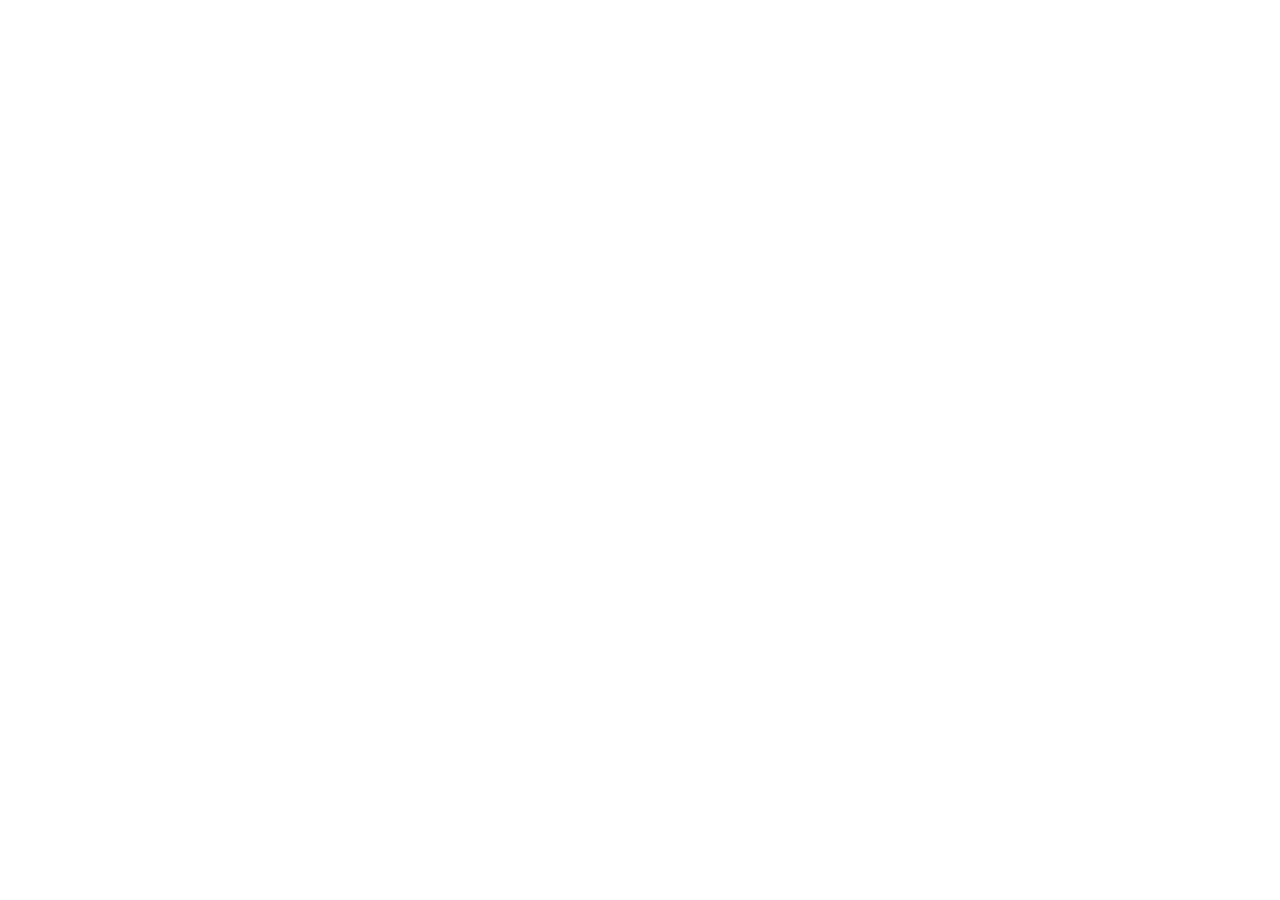
==== index.html @ 0ac22855 "Updates" ====
<!doctype html>
<html lang="en">

<head>
  <meta charset="UTF-8" />
  <link rel="icon" type="image/svg+xml" href="/appokalips-site/favicon.svg" />
  <link rel="apple-touch-icon" href="/apple-touch-icon.png" />
  <meta name="viewport" content="width=device-width, initial-scale=1.0" />
  <title>Appokalips | Creative Technology Solutions</title>
  <meta name="description"
    content="We craft innovative mobile apps, games, and digital experiences that combine cutting-edge technology with engaging user experiences." />
  <meta name="keywords"
    content="mobile apps, game development, technology, voice control games, Chicken Scream, Motorama, AI generation, video streaming" />
  <meta name="author" content="Appokalips" />
  <link rel="manifest" href="/appokalips-site/manifest.json" />

  <!-- Open Graph / Facebook -->
  <meta property="og:type" content="website" />
  <meta property="og:url" content="https://appokalips.com/" />
  <meta property="og:title" content="Appokalips | Creative Technology Solutions" />
  <meta property="og:description"
    content="We craft innovative mobile apps, games, and digital experiences that combine cutting-edge technology with engaging user experiences." />
  <meta property="og:image" content="https://appokalips.com/og-image.png" />

  <!-- Twitter -->
  <meta property="twitter:card" content="summary_large_image" />
  <meta property="twitter:url" content="https://appokalips.com/" />
  <meta property="twitter:title" content="Appokalips | Creative Technology Solutions" />
  <meta property="twitter:description"
    content="We craft innovative mobile apps, games, and digital experiences that combine cutting-edge technology with engaging user experiences." />
  <meta property="twitter:image" content="https://appokalips.com/og-image.png" />

  <!-- Theme color for browser -->
  <meta name="theme-color" content="#6d28d9" />
  <script type="module" crossorigin src="/appokalips-site/assets/index-D8aOsqZP.js"></script>
  <link rel="stylesheet" crossorigin href="/appokalips-site/assets/index-BCZXDVsN.css">
</head>

<body>
  <div id="root"></div>
</body>

</html>
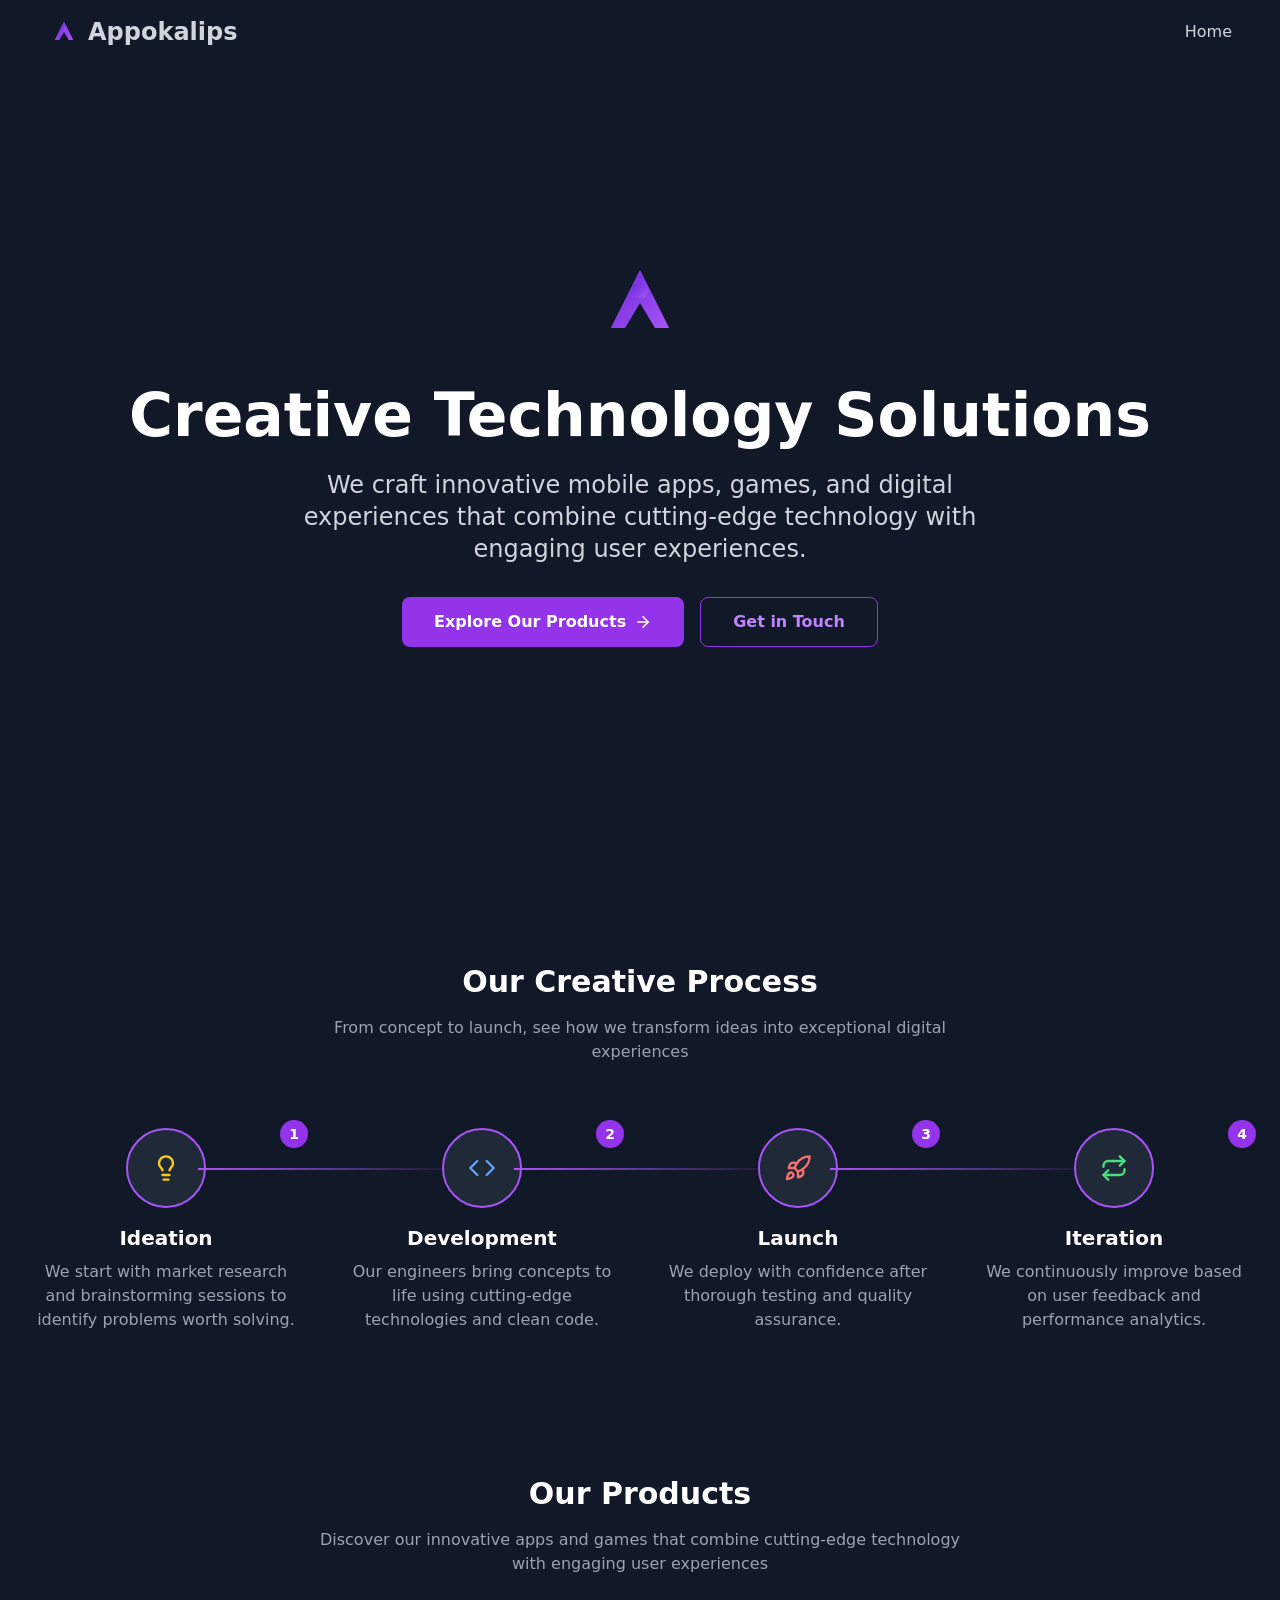
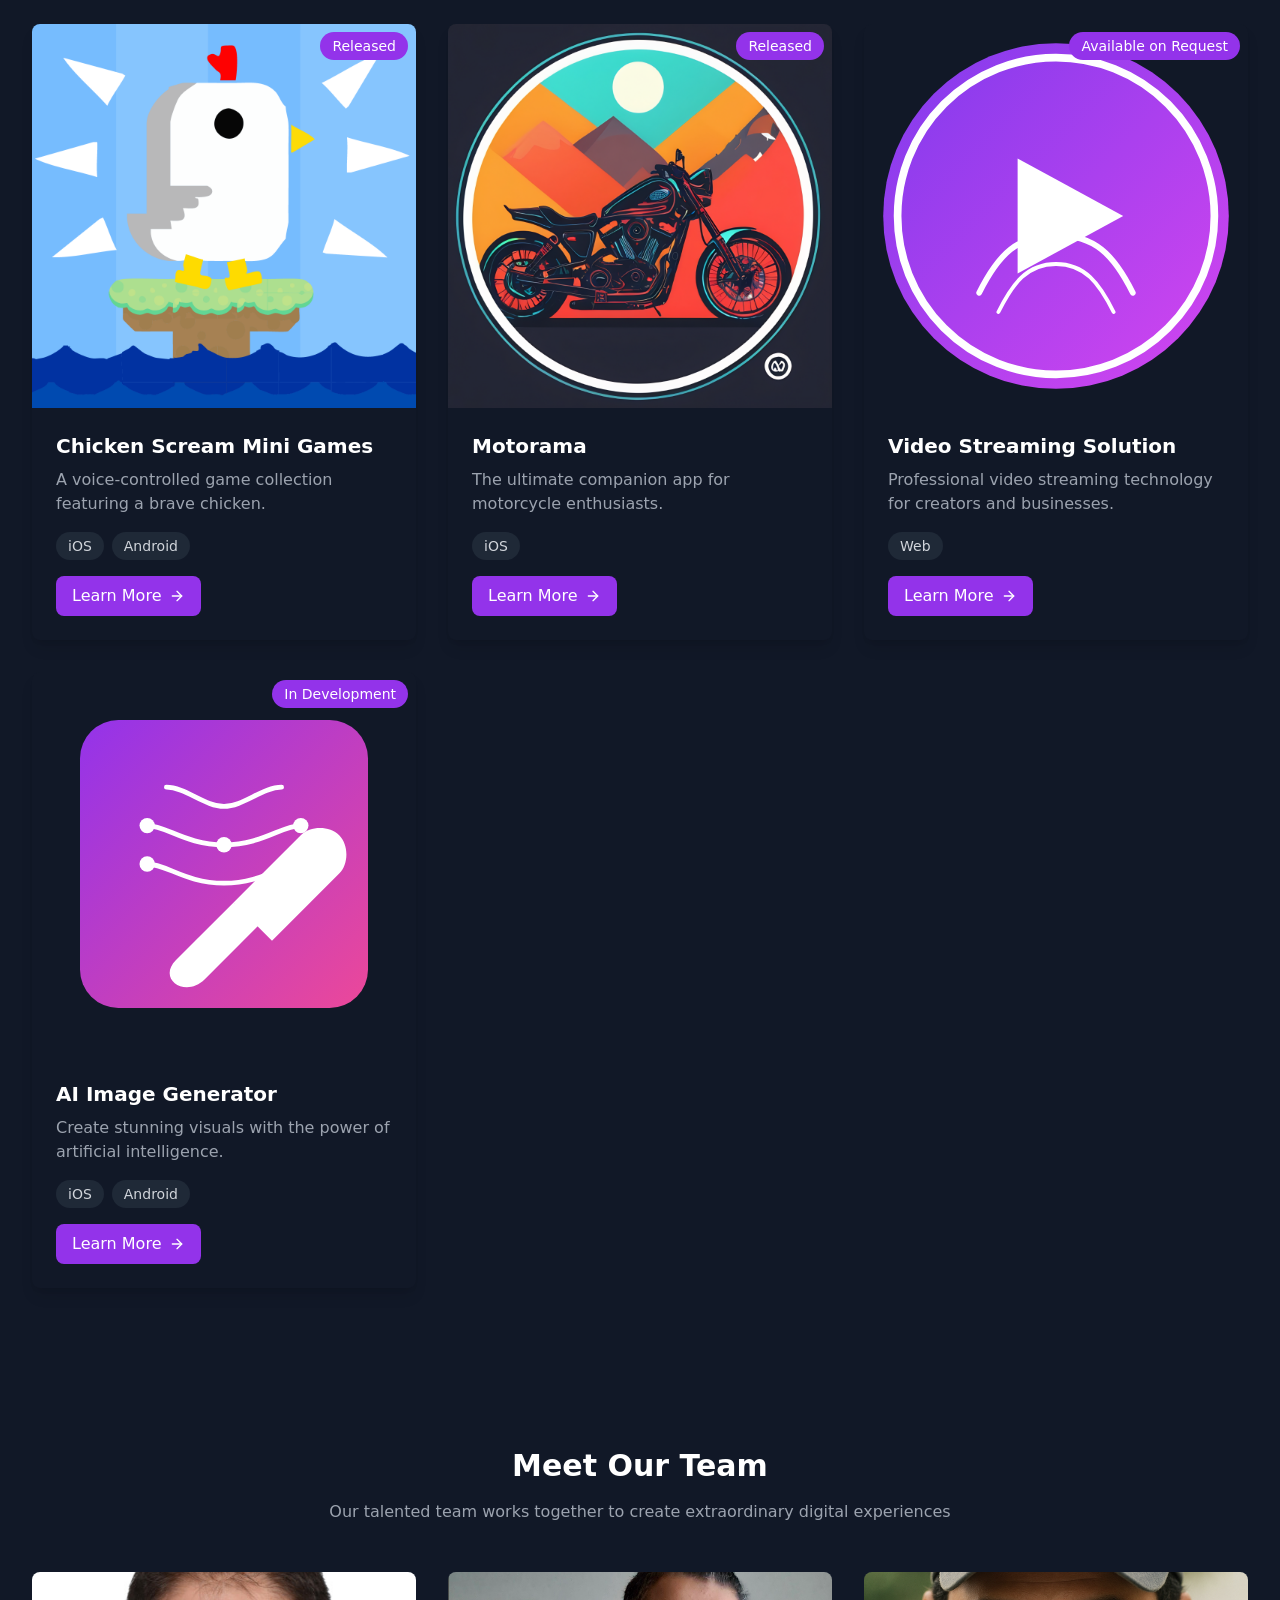
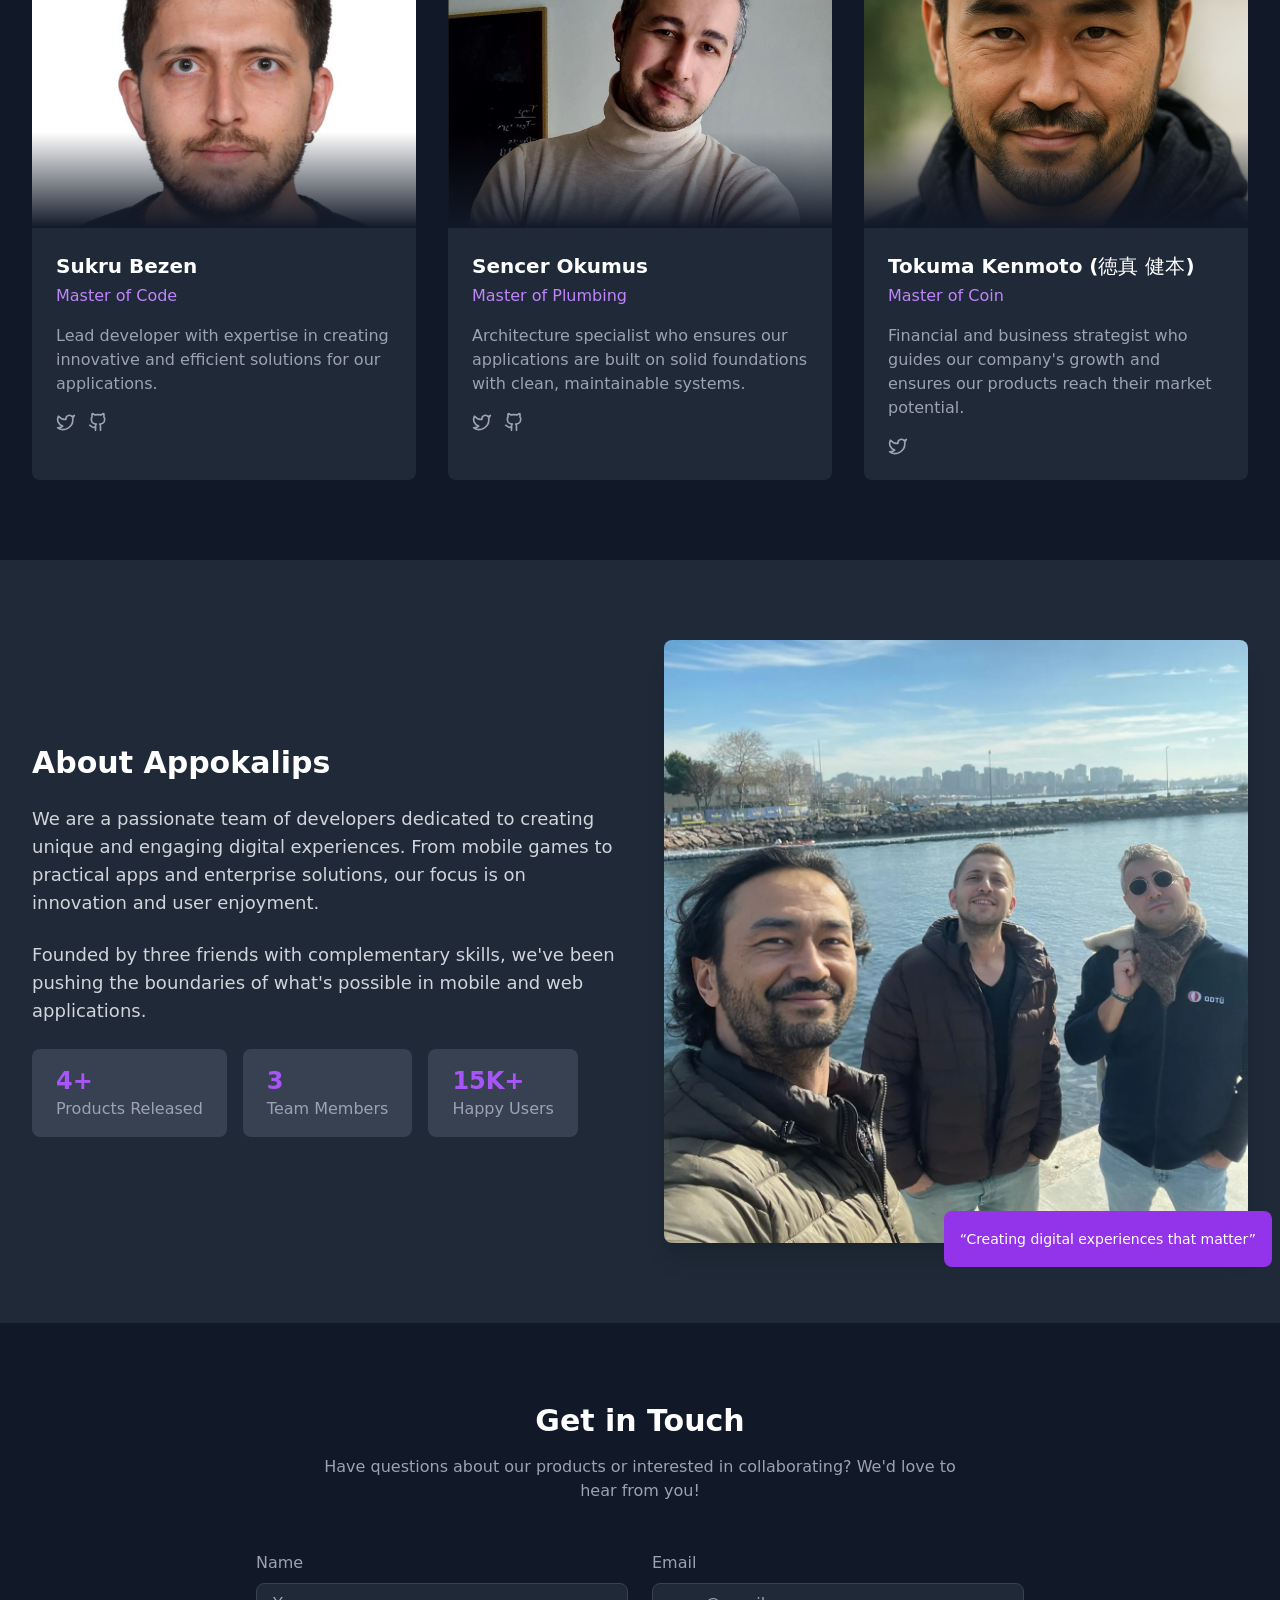
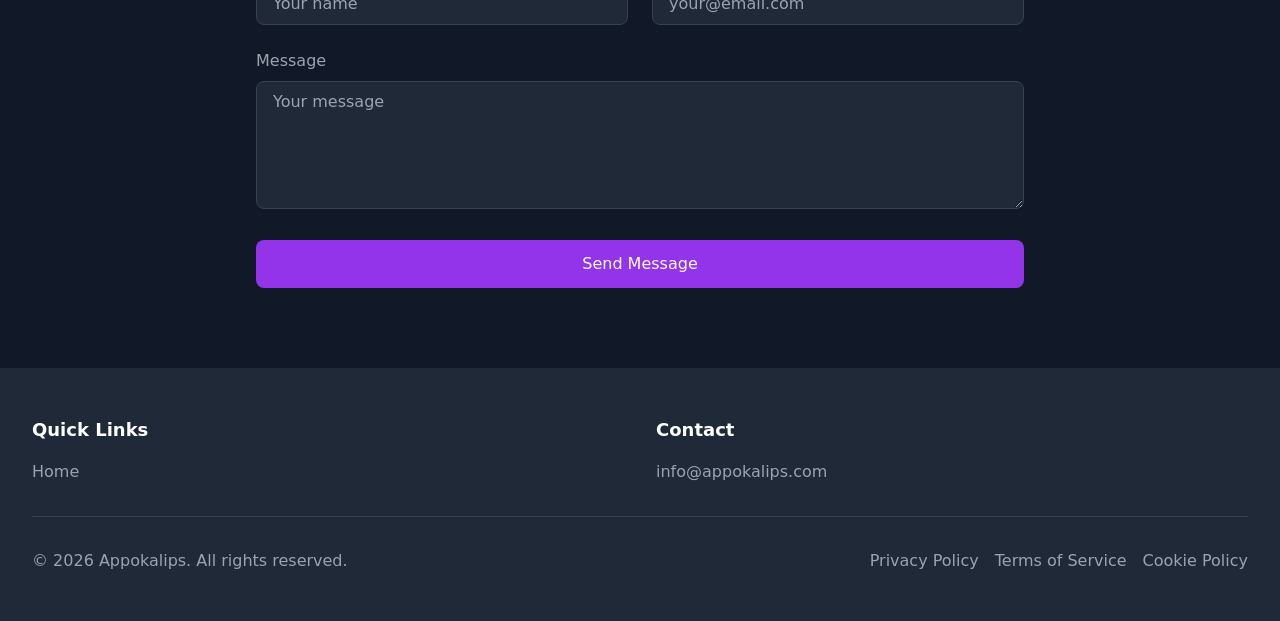
==== commit b875e917: "Updates" ====
--- a/index.html
+++ b/index.html
@@ -3,7 +3,7 @@
 
 <head>
   <meta charset="UTF-8" />
-  <link rel="icon" type="image/svg+xml" href="/appokalips-site/favicon.svg" />
+  <link rel="icon" type="image/svg+xml" href="/favicon.svg" />
   <link rel="apple-touch-icon" href="/apple-touch-icon.png" />
   <meta name="viewport" content="width=device-width, initial-scale=1.0" />
   <title>Appokalips | Creative Technology Solutions</title>
@@ -12,7 +12,7 @@
   <meta name="keywords"
     content="mobile apps, game development, technology, voice control games, Chicken Scream, Motorama, AI generation, video streaming" />
   <meta name="author" content="Appokalips" />
-  <link rel="manifest" href="/appokalips-site/manifest.json" />
+  <link rel="manifest" href="/manifest.json" />
 
   <!-- Open Graph / Facebook -->
   <meta property="og:type" content="website" />
@@ -32,8 +32,8 @@
 
   <!-- Theme color for browser -->
   <meta name="theme-color" content="#6d28d9" />
-  <script type="module" crossorigin src="/appokalips-site/assets/index-D8aOsqZP.js"></script>
-  <link rel="stylesheet" crossorigin href="/appokalips-site/assets/index-BCZXDVsN.css">
+  <script type="module" crossorigin src="/assets/index-BKUI02Zv.js"></script>
+  <link rel="stylesheet" crossorigin href="/assets/index-BCZXDVsN.css">
 </head>
 
 <body>
--- a/assets/index-BCZXDVsN.css
+++ b/assets/index-BCZXDVsN.css
@@ -0,0 +1 @@
+*,:before,:after{--tw-border-spacing-x: 0;--tw-border-spacing-y: 0;--tw-translate-x: 0;--tw-translate-y: 0;--tw-rotate: 0;--tw-skew-x: 0;--tw-skew-y: 0;--tw-scale-x: 1;--tw-scale-y: 1;--tw-pan-x: ;--tw-pan-y: ;--tw-pinch-zoom: ;--tw-scroll-snap-strictness: proximity;--tw-gradient-from-position: ;--tw-gradient-via-position: ;--tw-gradient-to-position: ;--tw-ordinal: ;--tw-slashed-zero: ;--tw-numeric-figure: ;--tw-numeric-spacing: ;--tw-numeric-fraction: ;--tw-ring-inset: ;--tw-ring-offset-width: 0px;--tw-ring-offset-color: #fff;--tw-ring-color: rgb(59 130 246 / .5);--tw-ring-offset-shadow: 0 0 #0000;--tw-ring-shadow: 0 0 #0000;--tw-shadow: 0 0 #0000;--tw-shadow-colored: 0 0 #0000;--tw-blur: ;--tw-brightness: ;--tw-contrast: ;--tw-grayscale: ;--tw-hue-rotate: ;--tw-invert: ;--tw-saturate: ;--tw-sepia: ;--tw-drop-shadow: ;--tw-backdrop-blur: ;--tw-backdrop-brightness: ;--tw-backdrop-contrast: ;--tw-backdrop-grayscale: ;--tw-backdrop-hue-rotate: ;--tw-backdrop-invert: ;--tw-backdrop-opacity: ;--tw-backdrop-saturate: ;--tw-backdrop-sepia: ;--tw-contain-size: ;--tw-contain-layout: ;--tw-contain-paint: ;--tw-contain-style: }::backdrop{--tw-border-spacing-x: 0;--tw-border-spacing-y: 0;--tw-translate-x: 0;--tw-translate-y: 0;--tw-rotate: 0;--tw-skew-x: 0;--tw-skew-y: 0;--tw-scale-x: 1;--tw-scale-y: 1;--tw-pan-x: ;--tw-pan-y: ;--tw-pinch-zoom: ;--tw-scroll-snap-strictness: proximity;--tw-gradient-from-position: ;--tw-gradient-via-position: ;--tw-gradient-to-position: ;--tw-ordinal: ;--tw-slashed-zero: ;--tw-numeric-figure: ;--tw-numeric-spacing: ;--tw-numeric-fraction: ;--tw-ring-inset: ;--tw-ring-offset-width: 0px;--tw-ring-offset-color: #fff;--tw-ring-color: rgb(59 130 246 / .5);--tw-ring-offset-shadow: 0 0 #0000;--tw-ring-shadow: 0 0 #0000;--tw-shadow: 0 0 #0000;--tw-shadow-colored: 0 0 #0000;--tw-blur: ;--tw-brightness: ;--tw-contrast: ;--tw-grayscale: ;--tw-hue-rotate: ;--tw-invert: ;--tw-saturate: ;--tw-sepia: ;--tw-drop-shadow: ;--tw-backdrop-blur: ;--tw-backdrop-brightness: ;--tw-backdrop-contrast: ;--tw-backdrop-grayscale: ;--tw-backdrop-hue-rotate: ;--tw-backdrop-invert: ;--tw-backdrop-opacity: ;--tw-backdrop-saturate: ;--tw-backdrop-sepia: ;--tw-contain-size: ;--tw-contain-layout: ;--tw-contain-paint: ;--tw-contain-style: }*,:before,:after{box-sizing:border-box;border-width:0;border-style:solid;border-color:#e5e7eb}:before,:after{--tw-content: ""}html,:host{line-height:1.5;-webkit-text-size-adjust:100%;-moz-tab-size:4;-o-tab-size:4;tab-size:4;font-family:ui-sans-serif,system-ui,sans-serif,"Apple Color Emoji","Segoe UI Emoji",Segoe UI Symbol,"Noto Color Emoji";font-feature-settings:normal;font-variation-settings:normal;-webkit-tap-highlight-color:transparent}body{margin:0;line-height:inherit}hr{height:0;color:inherit;border-top-width:1px}abbr:where([title]){-webkit-text-decoration:underline dotted;text-decoration:underline dotted}h1,h2,h3,h4,h5,h6{font-size:inherit;font-weight:inherit}a{color:inherit;text-decoration:inherit}b,strong{font-weight:bolder}code,kbd,samp,pre{font-family:ui-monospace,SFMono-Regular,Menlo,Monaco,Consolas,Liberation Mono,Courier New,monospace;font-feature-settings:normal;font-variation-settings:normal;font-size:1em}small{font-size:80%}sub,sup{font-size:75%;line-height:0;position:relative;vertical-align:baseline}sub{bottom:-.25em}sup{top:-.5em}table{text-indent:0;border-color:inherit;border-collapse:collapse}button,input,optgroup,select,textarea{font-family:inherit;font-feature-settings:inherit;font-variation-settings:inherit;font-size:100%;font-weight:inherit;line-height:inherit;letter-spacing:inherit;color:inherit;margin:0;padding:0}button,select{text-transform:none}button,input:where([type=button]),input:where([type=reset]),input:where([type=submit]){-webkit-appearance:button;background-color:transparent;background-image:none}:-moz-focusring{outline:auto}:-moz-ui-invalid{box-shadow:none}progress{vertical-align:baseline}::-webkit-inner-spin-button,::-webkit-outer-spin-button{height:auto}[type=search]{-webkit-appearance:textfield;outline-offset:-2px}::-webkit-search-decoration{-webkit-appearance:none}::-webkit-file-upload-button{-webkit-appearance:button;font:inherit}summary{display:list-item}blockquote,dl,dd,h1,h2,h3,h4,h5,h6,hr,figure,p,pre{margin:0}fieldset{margin:0;padding:0}legend{padding:0}ol,ul,menu{list-style:none;margin:0;padding:0}dialog{padding:0}textarea{resize:vertical}input::-moz-placeholder,textarea::-moz-placeholder{opacity:1;color:#9ca3af}input::placeholder,textarea::placeholder{opacity:1;color:#9ca3af}button,[role=button]{cursor:pointer}:disabled{cursor:default}img,svg,video,canvas,audio,iframe,embed,object{display:block;vertical-align:middle}img,video{max-width:100%;height:auto}[hidden]:where(:not([hidden=until-found])){display:none}.invisible{visibility:hidden}.fixed{position:fixed}.absolute{position:absolute}.relative{position:relative}.inset-0{top:0;right:0;bottom:0;left:0}.-bottom-6{bottom:-1.5rem}.-right-2{right:-.5rem}.-right-6{right:-1.5rem}.-top-2{top:-.5rem}.bottom-0{bottom:0}.bottom-\[10\%\]{bottom:10%}.bottom-\[20\%\]{bottom:20%}.bottom-full{bottom:100%}.left-0{left:0}.left-1\/2{left:50%}.left-\[15\%\]{left:15%}.left-\[30\%\]{left:30%}.left-\[calc\(50\%\+2rem\)\]{left:calc(50% + 2rem)}.right-0{right:0}.right-2{right:.5rem}.right-\[10\%\]{right:10%}.right-\[35\%\]{right:35%}.top-10{top:2.5rem}.top-2{top:.5rem}.top-\[10\%\]{top:10%}.top-\[40\%\]{top:40%}.z-0{z-index:0}.z-10{z-index:10}.z-50{z-index:50}.mx-auto{margin-left:auto;margin-right:auto}.mb-1{margin-bottom:.25rem}.mb-12{margin-bottom:3rem}.mb-16{margin-bottom:4rem}.mb-2{margin-bottom:.5rem}.mb-3{margin-bottom:.75rem}.mb-4{margin-bottom:1rem}.mb-6{margin-bottom:1.5rem}.mb-8{margin-bottom:2rem}.ml-2{margin-left:.5rem}.mr-2{margin-right:.5rem}.mt-1{margin-top:.25rem}.mt-12{margin-top:3rem}.mt-4{margin-top:1rem}.mt-8{margin-top:2rem}.block{display:block}.flex{display:flex}.grid{display:grid}.hidden{display:none}.h-0\.5{height:.125rem}.h-16{height:4rem}.h-20{height:5rem}.h-24{height:6rem}.h-32{height:8rem}.h-64{height:16rem}.h-7{height:1.75rem}.h-\[60vh\]{height:60vh}.h-full{height:100%}.min-h-\[400px\]{min-height:400px}.min-h-screen{min-height:100vh}.w-20{width:5rem}.w-7{width:1.75rem}.w-fit{width:-moz-fit-content;width:fit-content}.w-full{width:100%}.max-w-2xl{max-width:42rem}.max-w-3xl{max-width:48rem}.max-w-4xl{max-width:56rem}.max-w-5xl{max-width:64rem}.max-w-7xl{max-width:80rem}.max-w-none{max-width:none}.max-w-xs{max-width:20rem}.flex-shrink-0{flex-shrink:0}.-translate-x-1\/2{--tw-translate-x: -50%;transform:translate(var(--tw-translate-x),var(--tw-translate-y)) rotate(var(--tw-rotate)) skew(var(--tw-skew-x)) skewY(var(--tw-skew-y)) scaleX(var(--tw-scale-x)) scaleY(var(--tw-scale-y))}.transform{transform:translate(var(--tw-translate-x),var(--tw-translate-y)) rotate(var(--tw-rotate)) skew(var(--tw-skew-x)) skewY(var(--tw-skew-y)) scaleX(var(--tw-scale-x)) scaleY(var(--tw-scale-y))}.animate-float-medium{animation:float 15s ease-in-out infinite}@keyframes float{0%,to{transform:translateY(0)}50%{transform:translateY(-20px)}}.animate-float-slow{animation:float 20s ease-in-out infinite}@keyframes floatReverse{0%,to{transform:translateY(0)}50%{transform:translateY(20px)}}.animate-float-slow-reverse{animation:floatReverse 25s ease-in-out infinite}@keyframes pulse{50%{opacity:.5}}.animate-pulse-slow{animation:pulse 3s cubic-bezier(.4,0,.6,1) infinite}@keyframes spin{to{transform:rotate(360deg)}}.animate-spin-very-slow{animation:spin 30s linear infinite}.cursor-not-allowed{cursor:not-allowed}.list-disc{list-style-type:disc}.grid-cols-1{grid-template-columns:repeat(1,minmax(0,1fr))}.flex-col{flex-direction:column}.flex-wrap{flex-wrap:wrap}.items-start{align-items:flex-start}.items-center{align-items:center}.justify-center{justify-content:center}.justify-between{justify-content:space-between}.gap-12{gap:3rem}.gap-2{gap:.5rem}.gap-4{gap:1rem}.gap-6{gap:1.5rem}.gap-8{gap:2rem}.space-x-2>:not([hidden])~:not([hidden]){--tw-space-x-reverse: 0;margin-right:calc(.5rem * var(--tw-space-x-reverse));margin-left:calc(.5rem * calc(1 - var(--tw-space-x-reverse)))}.space-x-3>:not([hidden])~:not([hidden]){--tw-space-x-reverse: 0;margin-right:calc(.75rem * var(--tw-space-x-reverse));margin-left:calc(.75rem * calc(1 - var(--tw-space-x-reverse)))}.space-x-4>:not([hidden])~:not([hidden]){--tw-space-x-reverse: 0;margin-right:calc(1rem * var(--tw-space-x-reverse));margin-left:calc(1rem * calc(1 - var(--tw-space-x-reverse)))}.space-y-1>:not([hidden])~:not([hidden]){--tw-space-y-reverse: 0;margin-top:calc(.25rem * calc(1 - var(--tw-space-y-reverse)));margin-bottom:calc(.25rem * var(--tw-space-y-reverse))}.space-y-2>:not([hidden])~:not([hidden]){--tw-space-y-reverse: 0;margin-top:calc(.5rem * calc(1 - var(--tw-space-y-reverse)));margin-bottom:calc(.5rem * var(--tw-space-y-reverse))}.space-y-4>:not([hidden])~:not([hidden]){--tw-space-y-reverse: 0;margin-top:calc(1rem * calc(1 - var(--tw-space-y-reverse)));margin-bottom:calc(1rem * var(--tw-space-y-reverse))}.space-y-6>:not([hidden])~:not([hidden]){--tw-space-y-reverse: 0;margin-top:calc(1.5rem * calc(1 - var(--tw-space-y-reverse)));margin-bottom:calc(1.5rem * var(--tw-space-y-reverse))}.space-y-8>:not([hidden])~:not([hidden]){--tw-space-y-reverse: 0;margin-top:calc(2rem * calc(1 - var(--tw-space-y-reverse)));margin-bottom:calc(2rem * var(--tw-space-y-reverse))}.overflow-hidden{overflow:hidden}.whitespace-nowrap{white-space:nowrap}.whitespace-pre-line{white-space:pre-line}.rounded{border-radius:.25rem}.rounded-full{border-radius:9999px}.rounded-lg{border-radius:.5rem}.rounded-md{border-radius:.375rem}.border{border-width:1px}.border-2{border-width:2px}.border-t{border-top-width:1px}.border-gray-700{--tw-border-opacity: 1;border-color:rgb(55 65 81 / var(--tw-border-opacity, 1))}.border-purple-500{--tw-border-opacity: 1;border-color:rgb(168 85 247 / var(--tw-border-opacity, 1))}.border-purple-600{--tw-border-opacity: 1;border-color:rgb(147 51 234 / var(--tw-border-opacity, 1))}.border-purple-900\/30{border-color:#581c874d}.bg-gray-700{--tw-bg-opacity: 1;background-color:rgb(55 65 81 / var(--tw-bg-opacity, 1))}.bg-gray-800{--tw-bg-opacity: 1;background-color:rgb(31 41 55 / var(--tw-bg-opacity, 1))}.bg-gray-900{--tw-bg-opacity: 1;background-color:rgb(17 24 39 / var(--tw-bg-opacity, 1))}.bg-gray-900\/95{background-color:#111827f2}.bg-green-900\/50{background-color:#14532d80}.bg-purple-600{--tw-bg-opacity: 1;background-color:rgb(147 51 234 / var(--tw-bg-opacity, 1))}.bg-purple-900{--tw-bg-opacity: 1;background-color:rgb(88 28 135 / var(--tw-bg-opacity, 1))}.bg-purple-900\/50{background-color:#581c8780}.bg-red-900\/50{background-color:#7f1d1d80}.bg-transparent{background-color:transparent}.bg-gradient-to-b{background-image:linear-gradient(to bottom,var(--tw-gradient-stops))}.bg-gradient-to-br{background-image:linear-gradient(to bottom right,var(--tw-gradient-stops))}.bg-gradient-to-r{background-image:linear-gradient(to right,var(--tw-gradient-stops))}.bg-gradient-to-t{background-image:linear-gradient(to top,var(--tw-gradient-stops))}.from-gray-800{--tw-gradient-from: #1f2937 var(--tw-gradient-from-position);--tw-gradient-to: rgb(31 41 55 / 0) var(--tw-gradient-to-position);--tw-gradient-stops: var(--tw-gradient-from), var(--tw-gradient-to)}.from-gray-900{--tw-gradient-from: #111827 var(--tw-gradient-from-position);--tw-gradient-to: rgb(17 24 39 / 0) var(--tw-gradient-to-position);--tw-gradient-stops: var(--tw-gradient-from), var(--tw-gradient-to)}.from-gray-900\/90{--tw-gradient-from: rgb(17 24 39 / .9) var(--tw-gradient-from-position);--tw-gradient-to: rgb(17 24 39 / 0) var(--tw-gradient-to-position);--tw-gradient-stops: var(--tw-gradient-from), var(--tw-gradient-to)}.from-purple-500{--tw-gradient-from: #a855f7 var(--tw-gradient-from-position);--tw-gradient-to: rgb(168 85 247 / 0) var(--tw-gradient-to-position);--tw-gradient-stops: var(--tw-gradient-from), var(--tw-gradient-to)}.from-purple-900\/90{--tw-gradient-from: rgb(88 28 135 / .9) var(--tw-gradient-from-position);--tw-gradient-to: rgb(88 28 135 / 0) var(--tw-gradient-to-position);--tw-gradient-stops: var(--tw-gradient-from), var(--tw-gradient-to)}.via-gray-900\/80{--tw-gradient-to: rgb(17 24 39 / 0) var(--tw-gradient-to-position);--tw-gradient-stops: var(--tw-gradient-from), rgb(17 24 39 / .8) var(--tw-gradient-via-position), var(--tw-gradient-to)}.to-gray-900{--tw-gradient-to: #111827 var(--tw-gradient-to-position)}.to-pink-900\/90{--tw-gradient-to: rgb(131 24 67 / .9) var(--tw-gradient-to-position)}.to-transparent{--tw-gradient-to: transparent var(--tw-gradient-to-position)}.object-cover{-o-object-fit:cover;object-fit:cover}.p-2{padding:.5rem}.p-3{padding:.75rem}.p-4{padding:1rem}.p-6{padding:1.5rem}.px-2{padding-left:.5rem;padding-right:.5rem}.px-3{padding-left:.75rem;padding-right:.75rem}.px-4{padding-left:1rem;padding-right:1rem}.px-6{padding-left:1.5rem;padding-right:1.5rem}.px-8{padding-left:2rem;padding-right:2rem}.py-1{padding-top:.25rem;padding-bottom:.25rem}.py-12{padding-top:3rem;padding-bottom:3rem}.py-16{padding-top:4rem;padding-bottom:4rem}.py-2{padding-top:.5rem;padding-bottom:.5rem}.py-20{padding-top:5rem;padding-bottom:5rem}.py-3{padding-top:.75rem;padding-bottom:.75rem}.py-4{padding-top:1rem;padding-bottom:1rem}.py-8{padding-top:2rem;padding-bottom:2rem}.pb-3{padding-bottom:.75rem}.pl-4{padding-left:1rem}.pl-6{padding-left:1.5rem}.pt-16{padding-top:4rem}.pt-2{padding-top:.5rem}.pt-8{padding-top:2rem}.text-center{text-align:center}.text-2xl{font-size:1.5rem;line-height:2rem}.text-3xl{font-size:1.875rem;line-height:2.25rem}.text-4xl{font-size:2.25rem;line-height:2.5rem}.text-lg{font-size:1.125rem;line-height:1.75rem}.text-sm{font-size:.875rem;line-height:1.25rem}.text-xl{font-size:1.25rem;line-height:1.75rem}.font-bold{font-weight:700}.font-medium{font-weight:500}.font-semibold{font-weight:600}.italic{font-style:italic}.text-blue-400{--tw-text-opacity: 1;color:rgb(96 165 250 / var(--tw-text-opacity, 1))}.text-gray-300{--tw-text-opacity: 1;color:rgb(209 213 219 / var(--tw-text-opacity, 1))}.text-gray-400{--tw-text-opacity: 1;color:rgb(156 163 175 / var(--tw-text-opacity, 1))}.text-green-200{--tw-text-opacity: 1;color:rgb(187 247 208 / var(--tw-text-opacity, 1))}.text-green-400{--tw-text-opacity: 1;color:rgb(74 222 128 / var(--tw-text-opacity, 1))}.text-purple-400{--tw-text-opacity: 1;color:rgb(192 132 252 / var(--tw-text-opacity, 1))}.text-purple-500{--tw-text-opacity: 1;color:rgb(168 85 247 / var(--tw-text-opacity, 1))}.text-purple-600{--tw-text-opacity: 1;color:rgb(147 51 234 / var(--tw-text-opacity, 1))}.text-purple-700{--tw-text-opacity: 1;color:rgb(126 34 206 / var(--tw-text-opacity, 1))}.text-red-200{--tw-text-opacity: 1;color:rgb(254 202 202 / var(--tw-text-opacity, 1))}.text-red-400{--tw-text-opacity: 1;color:rgb(248 113 113 / var(--tw-text-opacity, 1))}.text-white{--tw-text-opacity: 1;color:rgb(255 255 255 / var(--tw-text-opacity, 1))}.text-yellow-400{--tw-text-opacity: 1;color:rgb(250 204 21 / var(--tw-text-opacity, 1))}.opacity-10{opacity:.1}.opacity-15{opacity:.15}.opacity-20{opacity:.2}.opacity-75{opacity:.75}.shadow-lg{--tw-shadow: 0 10px 15px -3px rgb(0 0 0 / .1), 0 4px 6px -4px rgb(0 0 0 / .1);--tw-shadow-colored: 0 10px 15px -3px var(--tw-shadow-color), 0 4px 6px -4px var(--tw-shadow-color);box-shadow:var(--tw-ring-offset-shadow, 0 0 #0000),var(--tw-ring-shadow, 0 0 #0000),var(--tw-shadow)}.shadow-xl{--tw-shadow: 0 20px 25px -5px rgb(0 0 0 / .1), 0 8px 10px -6px rgb(0 0 0 / .1);--tw-shadow-colored: 0 20px 25px -5px var(--tw-shadow-color), 0 8px 10px -6px var(--tw-shadow-color);box-shadow:var(--tw-ring-offset-shadow, 0 0 #0000),var(--tw-ring-shadow, 0 0 #0000),var(--tw-shadow)}.outline{outline-style:solid}.backdrop-blur-sm{--tw-backdrop-blur: blur(4px);-webkit-backdrop-filter:var(--tw-backdrop-blur) var(--tw-backdrop-brightness) var(--tw-backdrop-contrast) var(--tw-backdrop-grayscale) var(--tw-backdrop-hue-rotate) var(--tw-backdrop-invert) var(--tw-backdrop-opacity) var(--tw-backdrop-saturate) var(--tw-backdrop-sepia);backdrop-filter:var(--tw-backdrop-blur) var(--tw-backdrop-brightness) var(--tw-backdrop-contrast) var(--tw-backdrop-grayscale) var(--tw-backdrop-hue-rotate) var(--tw-backdrop-invert) var(--tw-backdrop-opacity) var(--tw-backdrop-saturate) var(--tw-backdrop-sepia)}.transition-all{transition-property:all;transition-timing-function:cubic-bezier(.4,0,.2,1);transition-duration:.15s}.transition-colors{transition-property:color,background-color,border-color,text-decoration-color,fill,stroke;transition-timing-function:cubic-bezier(.4,0,.2,1);transition-duration:.15s}.duration-200{transition-duration:.2s}.duration-300{transition-duration:.3s}:root{font-family:Inter,system-ui,Avenir,Helvetica,Arial,sans-serif;line-height:1.5;font-weight:400;color-scheme:light dark;color:#ffffffde;background-color:#242424;font-synthesis:none;text-rendering:optimizeLegibility;-webkit-font-smoothing:antialiased;-moz-osx-font-smoothing:grayscale}.animate-on-scroll{opacity:0;transform:translateY(20px);transition:all .6s ease-out}.animate-in{opacity:1;transform:translateY(0)}.animate-on-scroll:nth-child(1){transition-delay:.1s}.animate-on-scroll:nth-child(2){transition-delay:.2s}.animate-on-scroll:nth-child(3){transition-delay:.3s}.animate-on-scroll:nth-child(4){transition-delay:.4s}@keyframes gradientFlow{0%{background-position:0% 50%}50%{background-position:100% 50%}to{background-position:0% 50%}}.gradient-animate{background-size:200% 200%;animation:gradientFlow 15s ease infinite}.hover-lift{transition:transform .2s ease-out}.hover-lift:hover{transform:translateY(-4px)}html{scroll-behavior:smooth}::-webkit-scrollbar{width:8px}::-webkit-scrollbar-track{background:#1a1a1a}::-webkit-scrollbar-thumb{background:#4c1d95;border-radius:4px}::-webkit-scrollbar-thumb:hover{background:#6d28d9}.hover\:-translate-y-2:hover{--tw-translate-y: -.5rem;transform:translate(var(--tw-translate-x),var(--tw-translate-y)) rotate(var(--tw-rotate)) skew(var(--tw-skew-x)) skewY(var(--tw-skew-y)) scaleX(var(--tw-scale-x)) scaleY(var(--tw-scale-y))}.hover\:bg-gray-700:hover{--tw-bg-opacity: 1;background-color:rgb(55 65 81 / var(--tw-bg-opacity, 1))}.hover\:bg-gray-800:hover{--tw-bg-opacity: 1;background-color:rgb(31 41 55 / var(--tw-bg-opacity, 1))}.hover\:bg-purple-700:hover{--tw-bg-opacity: 1;background-color:rgb(126 34 206 / var(--tw-bg-opacity, 1))}.hover\:text-white:hover{--tw-text-opacity: 1;color:rgb(255 255 255 / var(--tw-text-opacity, 1))}.focus\:border-purple-500:focus{--tw-border-opacity: 1;border-color:rgb(168 85 247 / var(--tw-border-opacity, 1))}.focus\:outline-none:focus{outline:2px solid transparent;outline-offset:2px}@media (min-width: 640px){.sm\:flex-row{flex-direction:row}.sm\:px-6{padding-left:1.5rem;padding-right:1.5rem}.sm\:text-2xl{font-size:1.5rem;line-height:2rem}.sm\:text-6xl{font-size:3.75rem;line-height:1}}@media (min-width: 768px){.md\:mt-0{margin-top:0}.md\:block{display:block}.md\:flex{display:flex}.md\:hidden{display:none}.md\:grid-cols-2{grid-template-columns:repeat(2,minmax(0,1fr))}.md\:grid-cols-3{grid-template-columns:repeat(3,minmax(0,1fr))}.md\:grid-cols-4{grid-template-columns:repeat(4,minmax(0,1fr))}.md\:flex-row{flex-direction:row}.md\:text-2xl{font-size:1.5rem;line-height:2rem}.md\:text-6xl{font-size:3.75rem;line-height:1}}@media (min-width: 1024px){.lg\:col-span-2{grid-column:span 2 / span 2}.lg\:grid-cols-2{grid-template-columns:repeat(2,minmax(0,1fr))}.lg\:grid-cols-3{grid-template-columns:repeat(3,minmax(0,1fr))}.lg\:grid-cols-4{grid-template-columns:repeat(4,minmax(0,1fr))}.lg\:px-8{padding-left:2rem;padding-right:2rem}}
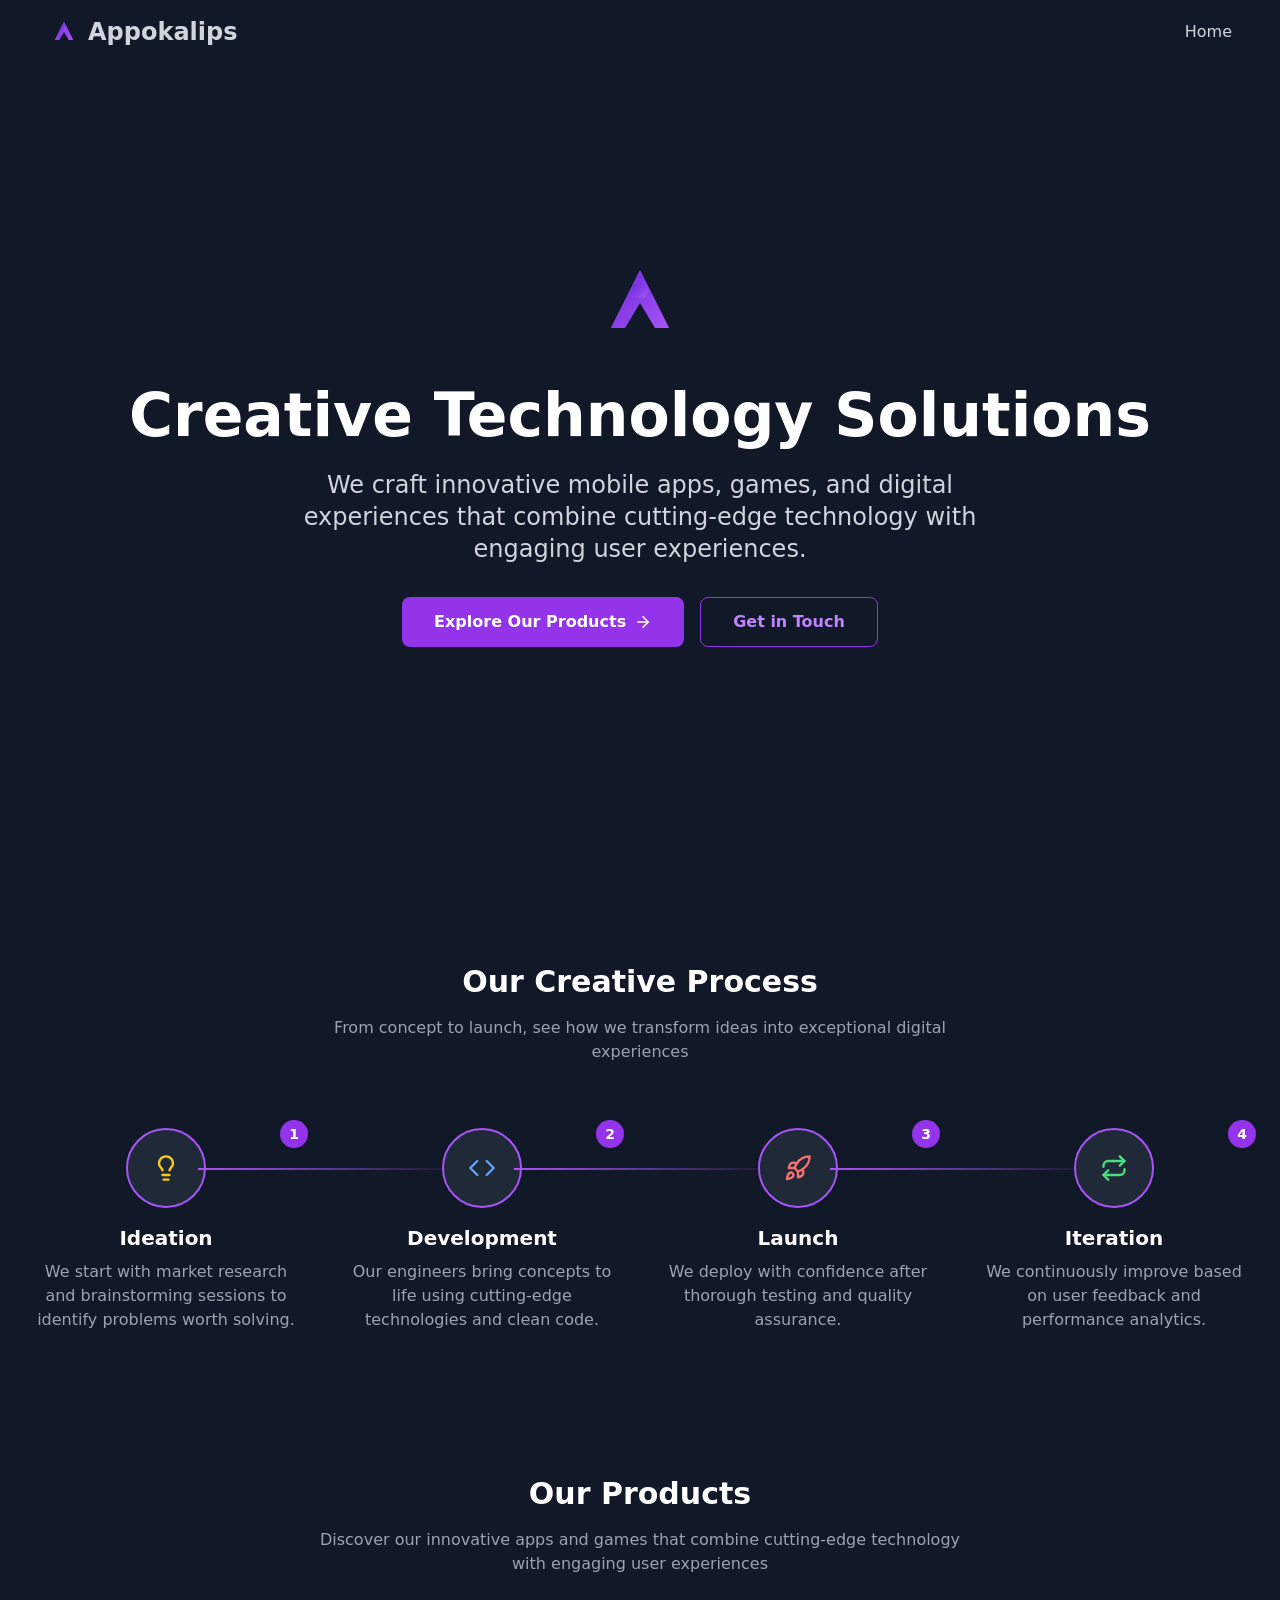
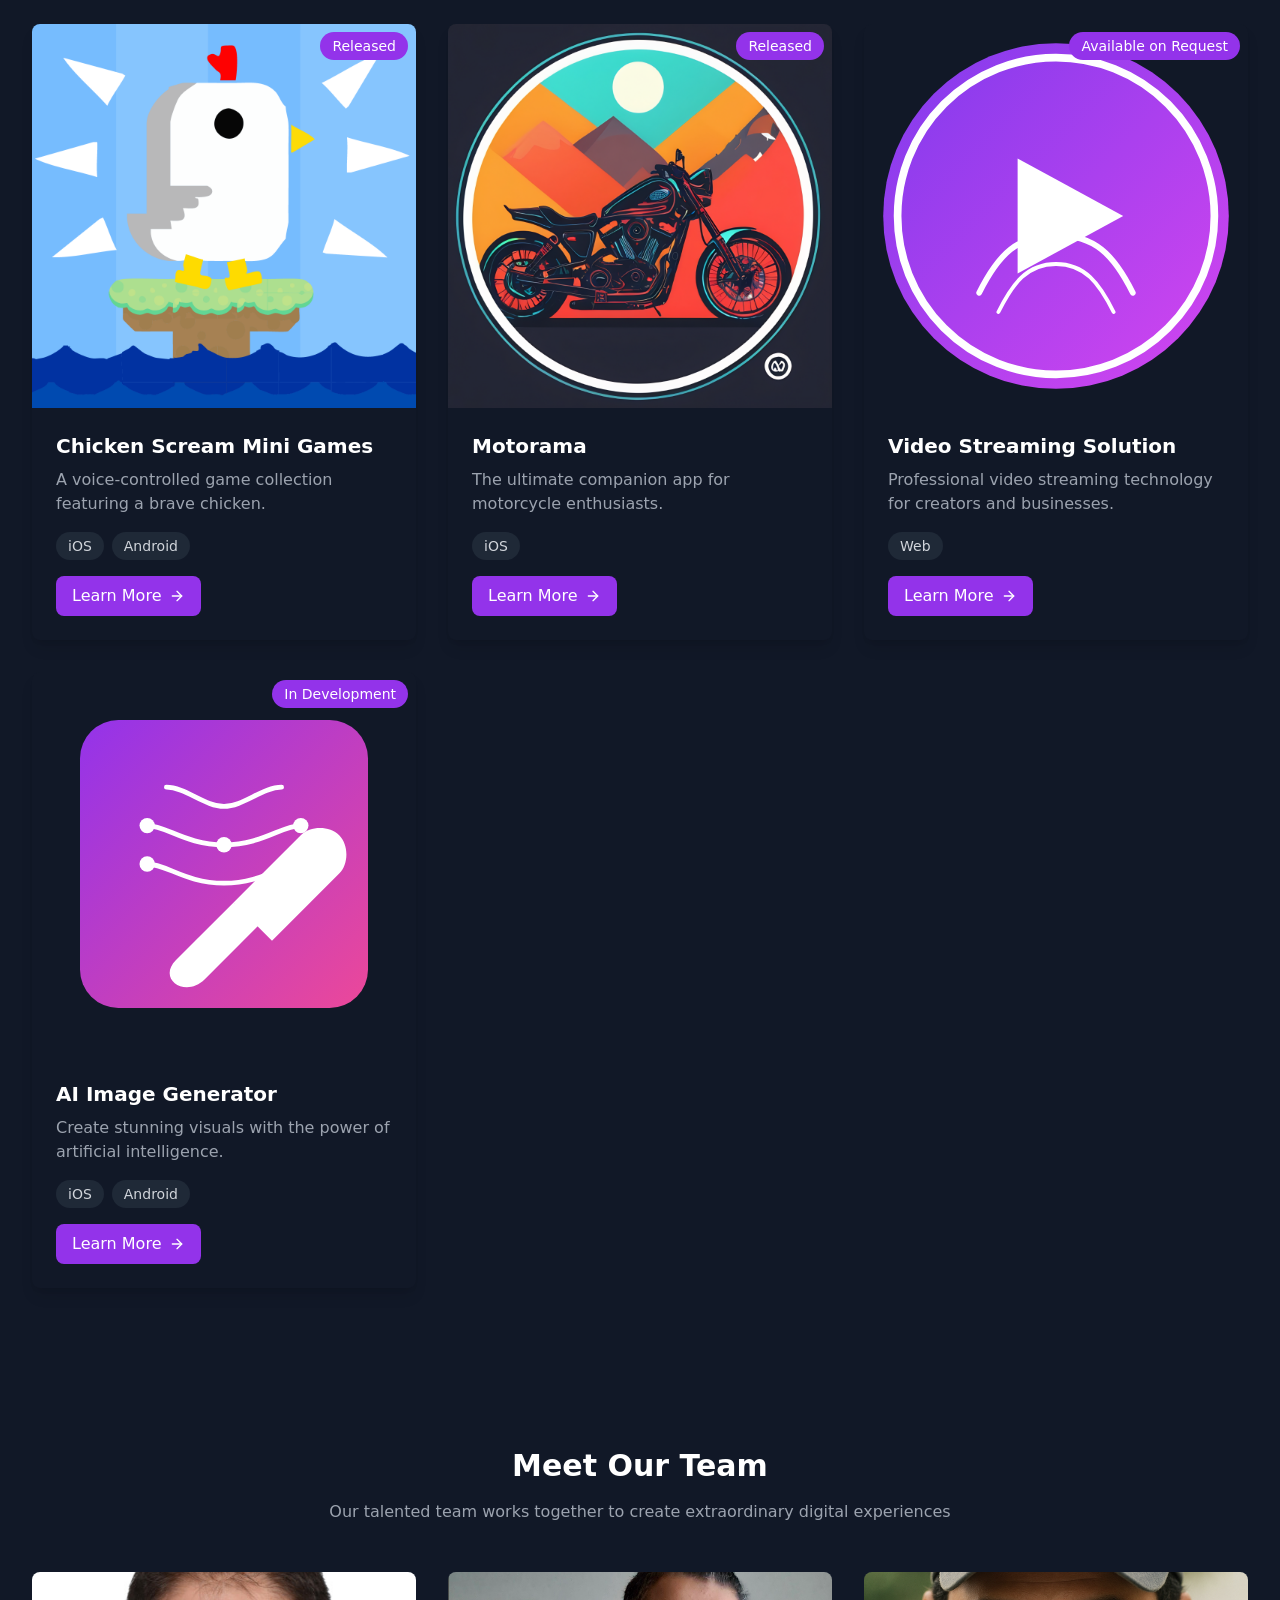
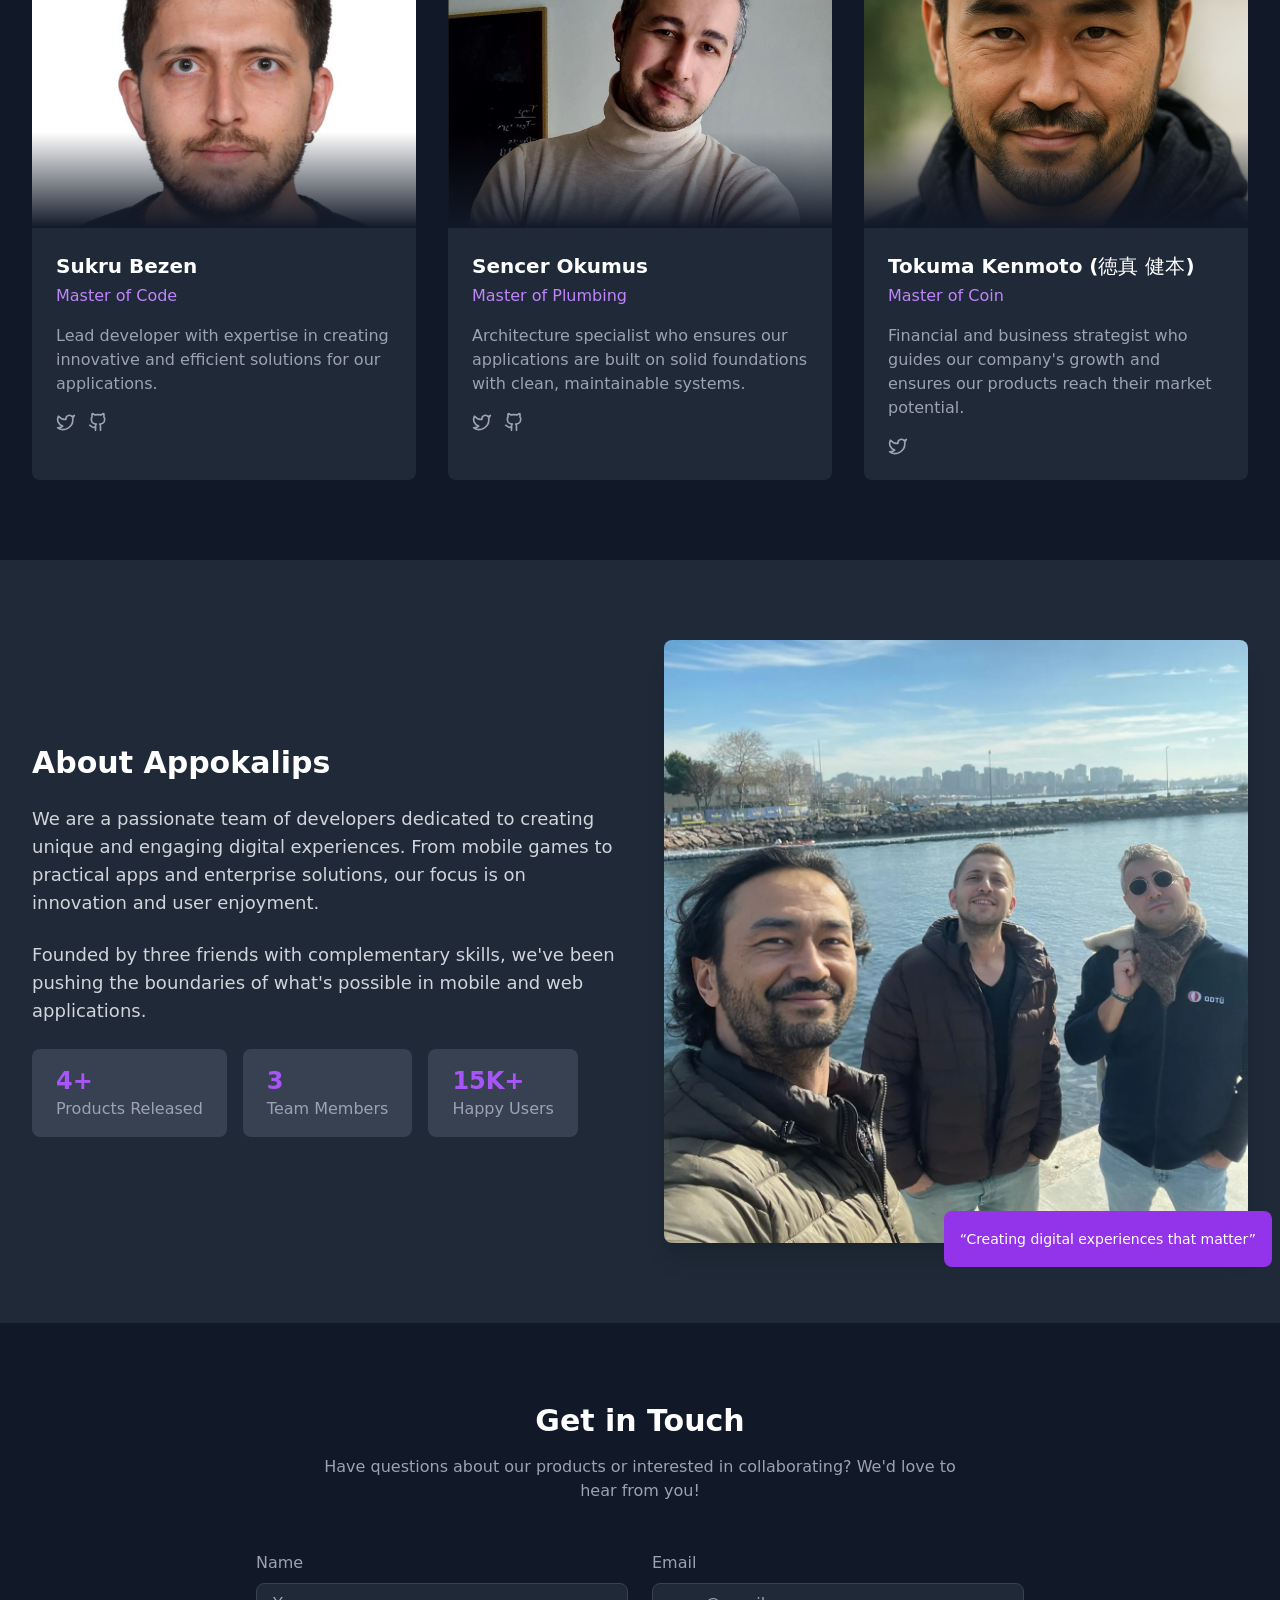
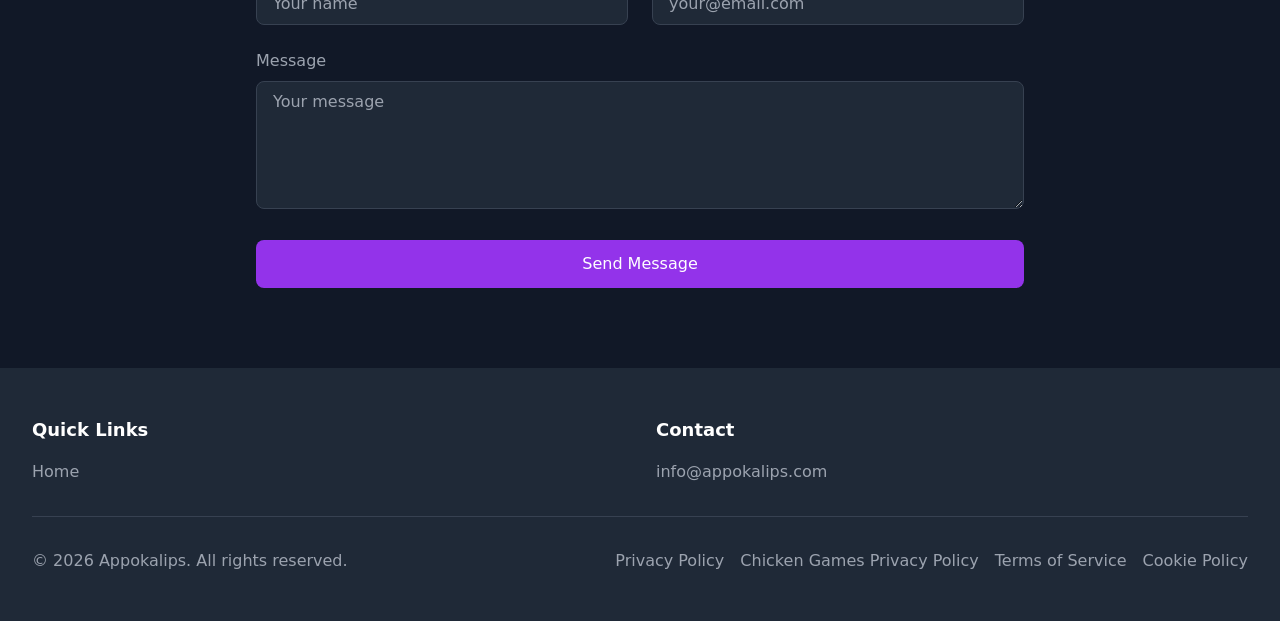
==== commit 043aa5ce: "Updates" ====
--- a/index.html
+++ b/index.html
@@ -32,8 +32,8 @@
 
   <!-- Theme color for browser -->
   <meta name="theme-color" content="#6d28d9" />
-  <script type="module" crossorigin src="/assets/index-BKUI02Zv.js"></script>
-  <link rel="stylesheet" crossorigin href="/assets/index-BCZXDVsN.css">
+  <script type="module" crossorigin src="/assets/index-CtcYbwNn.js"></script>
+  <link rel="stylesheet" crossorigin href="/assets/index-BwpuL2U4.css">
 </head>
 
 <body>
--- a/assets/index-BwpuL2U4.css
+++ b/assets/index-BwpuL2U4.css
@@ -0,0 +1 @@
+*,:before,:after{--tw-border-spacing-x: 0;--tw-border-spacing-y: 0;--tw-translate-x: 0;--tw-translate-y: 0;--tw-rotate: 0;--tw-skew-x: 0;--tw-skew-y: 0;--tw-scale-x: 1;--tw-scale-y: 1;--tw-pan-x: ;--tw-pan-y: ;--tw-pinch-zoom: ;--tw-scroll-snap-strictness: proximity;--tw-gradient-from-position: ;--tw-gradient-via-position: ;--tw-gradient-to-position: ;--tw-ordinal: ;--tw-slashed-zero: ;--tw-numeric-figure: ;--tw-numeric-spacing: ;--tw-numeric-fraction: ;--tw-ring-inset: ;--tw-ring-offset-width: 0px;--tw-ring-offset-color: #fff;--tw-ring-color: rgb(59 130 246 / .5);--tw-ring-offset-shadow: 0 0 #0000;--tw-ring-shadow: 0 0 #0000;--tw-shadow: 0 0 #0000;--tw-shadow-colored: 0 0 #0000;--tw-blur: ;--tw-brightness: ;--tw-contrast: ;--tw-grayscale: ;--tw-hue-rotate: ;--tw-invert: ;--tw-saturate: ;--tw-sepia: ;--tw-drop-shadow: ;--tw-backdrop-blur: ;--tw-backdrop-brightness: ;--tw-backdrop-contrast: ;--tw-backdrop-grayscale: ;--tw-backdrop-hue-rotate: ;--tw-backdrop-invert: ;--tw-backdrop-opacity: ;--tw-backdrop-saturate: ;--tw-backdrop-sepia: ;--tw-contain-size: ;--tw-contain-layout: ;--tw-contain-paint: ;--tw-contain-style: }::backdrop{--tw-border-spacing-x: 0;--tw-border-spacing-y: 0;--tw-translate-x: 0;--tw-translate-y: 0;--tw-rotate: 0;--tw-skew-x: 0;--tw-skew-y: 0;--tw-scale-x: 1;--tw-scale-y: 1;--tw-pan-x: ;--tw-pan-y: ;--tw-pinch-zoom: ;--tw-scroll-snap-strictness: proximity;--tw-gradient-from-position: ;--tw-gradient-via-position: ;--tw-gradient-to-position: ;--tw-ordinal: ;--tw-slashed-zero: ;--tw-numeric-figure: ;--tw-numeric-spacing: ;--tw-numeric-fraction: ;--tw-ring-inset: ;--tw-ring-offset-width: 0px;--tw-ring-offset-color: #fff;--tw-ring-color: rgb(59 130 246 / .5);--tw-ring-offset-shadow: 0 0 #0000;--tw-ring-shadow: 0 0 #0000;--tw-shadow: 0 0 #0000;--tw-shadow-colored: 0 0 #0000;--tw-blur: ;--tw-brightness: ;--tw-contrast: ;--tw-grayscale: ;--tw-hue-rotate: ;--tw-invert: ;--tw-saturate: ;--tw-sepia: ;--tw-drop-shadow: ;--tw-backdrop-blur: ;--tw-backdrop-brightness: ;--tw-backdrop-contrast: ;--tw-backdrop-grayscale: ;--tw-backdrop-hue-rotate: ;--tw-backdrop-invert: ;--tw-backdrop-opacity: ;--tw-backdrop-saturate: ;--tw-backdrop-sepia: ;--tw-contain-size: ;--tw-contain-layout: ;--tw-contain-paint: ;--tw-contain-style: }*,:before,:after{box-sizing:border-box;border-width:0;border-style:solid;border-color:#e5e7eb}:before,:after{--tw-content: ""}html,:host{line-height:1.5;-webkit-text-size-adjust:100%;-moz-tab-size:4;-o-tab-size:4;tab-size:4;font-family:ui-sans-serif,system-ui,sans-serif,"Apple Color Emoji","Segoe UI Emoji",Segoe UI Symbol,"Noto Color Emoji";font-feature-settings:normal;font-variation-settings:normal;-webkit-tap-highlight-color:transparent}body{margin:0;line-height:inherit}hr{height:0;color:inherit;border-top-width:1px}abbr:where([title]){-webkit-text-decoration:underline dotted;text-decoration:underline dotted}h1,h2,h3,h4,h5,h6{font-size:inherit;font-weight:inherit}a{color:inherit;text-decoration:inherit}b,strong{font-weight:bolder}code,kbd,samp,pre{font-family:ui-monospace,SFMono-Regular,Menlo,Monaco,Consolas,Liberation Mono,Courier New,monospace;font-feature-settings:normal;font-variation-settings:normal;font-size:1em}small{font-size:80%}sub,sup{font-size:75%;line-height:0;position:relative;vertical-align:baseline}sub{bottom:-.25em}sup{top:-.5em}table{text-indent:0;border-color:inherit;border-collapse:collapse}button,input,optgroup,select,textarea{font-family:inherit;font-feature-settings:inherit;font-variation-settings:inherit;font-size:100%;font-weight:inherit;line-height:inherit;letter-spacing:inherit;color:inherit;margin:0;padding:0}button,select{text-transform:none}button,input:where([type=button]),input:where([type=reset]),input:where([type=submit]){-webkit-appearance:button;background-color:transparent;background-image:none}:-moz-focusring{outline:auto}:-moz-ui-invalid{box-shadow:none}progress{vertical-align:baseline}::-webkit-inner-spin-button,::-webkit-outer-spin-button{height:auto}[type=search]{-webkit-appearance:textfield;outline-offset:-2px}::-webkit-search-decoration{-webkit-appearance:none}::-webkit-file-upload-button{-webkit-appearance:button;font:inherit}summary{display:list-item}blockquote,dl,dd,h1,h2,h3,h4,h5,h6,hr,figure,p,pre{margin:0}fieldset{margin:0;padding:0}legend{padding:0}ol,ul,menu{list-style:none;margin:0;padding:0}dialog{padding:0}textarea{resize:vertical}input::-moz-placeholder,textarea::-moz-placeholder{opacity:1;color:#9ca3af}input::placeholder,textarea::placeholder{opacity:1;color:#9ca3af}button,[role=button]{cursor:pointer}:disabled{cursor:default}img,svg,video,canvas,audio,iframe,embed,object{display:block;vertical-align:middle}img,video{max-width:100%;height:auto}[hidden]:where(:not([hidden=until-found])){display:none}.invisible{visibility:hidden}.fixed{position:fixed}.absolute{position:absolute}.relative{position:relative}.inset-0{top:0;right:0;bottom:0;left:0}.-bottom-6{bottom:-1.5rem}.-right-2{right:-.5rem}.-right-6{right:-1.5rem}.-top-2{top:-.5rem}.bottom-0{bottom:0}.bottom-\[10\%\]{bottom:10%}.bottom-\[20\%\]{bottom:20%}.bottom-full{bottom:100%}.left-0{left:0}.left-1\/2{left:50%}.left-\[15\%\]{left:15%}.left-\[30\%\]{left:30%}.left-\[calc\(50\%\+2rem\)\]{left:calc(50% + 2rem)}.right-0{right:0}.right-2{right:.5rem}.right-\[10\%\]{right:10%}.right-\[35\%\]{right:35%}.top-10{top:2.5rem}.top-2{top:.5rem}.top-\[10\%\]{top:10%}.top-\[40\%\]{top:40%}.z-0{z-index:0}.z-10{z-index:10}.z-50{z-index:50}.mx-auto{margin-left:auto;margin-right:auto}.mb-1{margin-bottom:.25rem}.mb-12{margin-bottom:3rem}.mb-16{margin-bottom:4rem}.mb-2{margin-bottom:.5rem}.mb-3{margin-bottom:.75rem}.mb-4{margin-bottom:1rem}.mb-6{margin-bottom:1.5rem}.mb-8{margin-bottom:2rem}.ml-2{margin-left:.5rem}.mr-2{margin-right:.5rem}.mt-1{margin-top:.25rem}.mt-12{margin-top:3rem}.mt-4{margin-top:1rem}.mt-8{margin-top:2rem}.block{display:block}.flex{display:flex}.grid{display:grid}.hidden{display:none}.h-0\.5{height:.125rem}.h-16{height:4rem}.h-20{height:5rem}.h-24{height:6rem}.h-32{height:8rem}.h-64{height:16rem}.h-7{height:1.75rem}.h-\[60vh\]{height:60vh}.h-full{height:100%}.min-h-\[400px\]{min-height:400px}.min-h-screen{min-height:100vh}.w-20{width:5rem}.w-7{width:1.75rem}.w-fit{width:-moz-fit-content;width:fit-content}.w-full{width:100%}.max-w-2xl{max-width:42rem}.max-w-3xl{max-width:48rem}.max-w-4xl{max-width:56rem}.max-w-5xl{max-width:64rem}.max-w-7xl{max-width:80rem}.max-w-none{max-width:none}.max-w-xs{max-width:20rem}.flex-shrink-0{flex-shrink:0}.-translate-x-1\/2{--tw-translate-x: -50%;transform:translate(var(--tw-translate-x),var(--tw-translate-y)) rotate(var(--tw-rotate)) skew(var(--tw-skew-x)) skewY(var(--tw-skew-y)) scaleX(var(--tw-scale-x)) scaleY(var(--tw-scale-y))}.transform{transform:translate(var(--tw-translate-x),var(--tw-translate-y)) rotate(var(--tw-rotate)) skew(var(--tw-skew-x)) skewY(var(--tw-skew-y)) scaleX(var(--tw-scale-x)) scaleY(var(--tw-scale-y))}.animate-float-medium{animation:float 15s ease-in-out infinite}@keyframes float{0%,to{transform:translateY(0)}50%{transform:translateY(-20px)}}.animate-float-slow{animation:float 20s ease-in-out infinite}@keyframes floatReverse{0%,to{transform:translateY(0)}50%{transform:translateY(20px)}}.animate-float-slow-reverse{animation:floatReverse 25s ease-in-out infinite}@keyframes pulse{50%{opacity:.5}}.animate-pulse-slow{animation:pulse 3s cubic-bezier(.4,0,.6,1) infinite}@keyframes spin{to{transform:rotate(360deg)}}.animate-spin-very-slow{animation:spin 30s linear infinite}.cursor-not-allowed{cursor:not-allowed}.list-disc{list-style-type:disc}.grid-cols-1{grid-template-columns:repeat(1,minmax(0,1fr))}.flex-col{flex-direction:column}.flex-wrap{flex-wrap:wrap}.items-start{align-items:flex-start}.items-center{align-items:center}.justify-center{justify-content:center}.justify-between{justify-content:space-between}.gap-12{gap:3rem}.gap-2{gap:.5rem}.gap-4{gap:1rem}.gap-6{gap:1.5rem}.gap-8{gap:2rem}.space-x-2>:not([hidden])~:not([hidden]){--tw-space-x-reverse: 0;margin-right:calc(.5rem * var(--tw-space-x-reverse));margin-left:calc(.5rem * calc(1 - var(--tw-space-x-reverse)))}.space-x-3>:not([hidden])~:not([hidden]){--tw-space-x-reverse: 0;margin-right:calc(.75rem * var(--tw-space-x-reverse));margin-left:calc(.75rem * calc(1 - var(--tw-space-x-reverse)))}.space-x-4>:not([hidden])~:not([hidden]){--tw-space-x-reverse: 0;margin-right:calc(1rem * var(--tw-space-x-reverse));margin-left:calc(1rem * calc(1 - var(--tw-space-x-reverse)))}.space-y-1>:not([hidden])~:not([hidden]){--tw-space-y-reverse: 0;margin-top:calc(.25rem * calc(1 - var(--tw-space-y-reverse)));margin-bottom:calc(.25rem * var(--tw-space-y-reverse))}.space-y-2>:not([hidden])~:not([hidden]){--tw-space-y-reverse: 0;margin-top:calc(.5rem * calc(1 - var(--tw-space-y-reverse)));margin-bottom:calc(.5rem * var(--tw-space-y-reverse))}.space-y-3>:not([hidden])~:not([hidden]){--tw-space-y-reverse: 0;margin-top:calc(.75rem * calc(1 - var(--tw-space-y-reverse)));margin-bottom:calc(.75rem * var(--tw-space-y-reverse))}.space-y-4>:not([hidden])~:not([hidden]){--tw-space-y-reverse: 0;margin-top:calc(1rem * calc(1 - var(--tw-space-y-reverse)));margin-bottom:calc(1rem * var(--tw-space-y-reverse))}.space-y-6>:not([hidden])~:not([hidden]){--tw-space-y-reverse: 0;margin-top:calc(1.5rem * calc(1 - var(--tw-space-y-reverse)));margin-bottom:calc(1.5rem * var(--tw-space-y-reverse))}.space-y-8>:not([hidden])~:not([hidden]){--tw-space-y-reverse: 0;margin-top:calc(2rem * calc(1 - var(--tw-space-y-reverse)));margin-bottom:calc(2rem * var(--tw-space-y-reverse))}.overflow-hidden{overflow:hidden}.whitespace-nowrap{white-space:nowrap}.whitespace-pre-line{white-space:pre-line}.rounded{border-radius:.25rem}.rounded-full{border-radius:9999px}.rounded-lg{border-radius:.5rem}.rounded-md{border-radius:.375rem}.border{border-width:1px}.border-2{border-width:2px}.border-t{border-top-width:1px}.border-gray-700{--tw-border-opacity: 1;border-color:rgb(55 65 81 / var(--tw-border-opacity, 1))}.border-purple-500{--tw-border-opacity: 1;border-color:rgb(168 85 247 / var(--tw-border-opacity, 1))}.border-purple-600{--tw-border-opacity: 1;border-color:rgb(147 51 234 / var(--tw-border-opacity, 1))}.border-purple-900\/30{border-color:#581c874d}.bg-gray-700{--tw-bg-opacity: 1;background-color:rgb(55 65 81 / var(--tw-bg-opacity, 1))}.bg-gray-800{--tw-bg-opacity: 1;background-color:rgb(31 41 55 / var(--tw-bg-opacity, 1))}.bg-gray-900{--tw-bg-opacity: 1;background-color:rgb(17 24 39 / var(--tw-bg-opacity, 1))}.bg-gray-900\/95{background-color:#111827f2}.bg-green-900\/50{background-color:#14532d80}.bg-purple-600{--tw-bg-opacity: 1;background-color:rgb(147 51 234 / var(--tw-bg-opacity, 1))}.bg-purple-900{--tw-bg-opacity: 1;background-color:rgb(88 28 135 / var(--tw-bg-opacity, 1))}.bg-purple-900\/50{background-color:#581c8780}.bg-red-900\/50{background-color:#7f1d1d80}.bg-transparent{background-color:transparent}.bg-gradient-to-b{background-image:linear-gradient(to bottom,var(--tw-gradient-stops))}.bg-gradient-to-br{background-image:linear-gradient(to bottom right,var(--tw-gradient-stops))}.bg-gradient-to-r{background-image:linear-gradient(to right,var(--tw-gradient-stops))}.bg-gradient-to-t{background-image:linear-gradient(to top,var(--tw-gradient-stops))}.from-gray-800{--tw-gradient-from: #1f2937 var(--tw-gradient-from-position);--tw-gradient-to: rgb(31 41 55 / 0) var(--tw-gradient-to-position);--tw-gradient-stops: var(--tw-gradient-from), var(--tw-gradient-to)}.from-gray-900{--tw-gradient-from: #111827 var(--tw-gradient-from-position);--tw-gradient-to: rgb(17 24 39 / 0) var(--tw-gradient-to-position);--tw-gradient-stops: var(--tw-gradient-from), var(--tw-gradient-to)}.from-gray-900\/90{--tw-gradient-from: rgb(17 24 39 / .9) var(--tw-gradient-from-position);--tw-gradient-to: rgb(17 24 39 / 0) var(--tw-gradient-to-position);--tw-gradient-stops: var(--tw-gradient-from), var(--tw-gradient-to)}.from-purple-500{--tw-gradient-from: #a855f7 var(--tw-gradient-from-position);--tw-gradient-to: rgb(168 85 247 / 0) var(--tw-gradient-to-position);--tw-gradient-stops: var(--tw-gradient-from), var(--tw-gradient-to)}.from-purple-900\/90{--tw-gradient-from: rgb(88 28 135 / .9) var(--tw-gradient-from-position);--tw-gradient-to: rgb(88 28 135 / 0) var(--tw-gradient-to-position);--tw-gradient-stops: var(--tw-gradient-from), var(--tw-gradient-to)}.via-gray-900\/80{--tw-gradient-to: rgb(17 24 39 / 0) var(--tw-gradient-to-position);--tw-gradient-stops: var(--tw-gradient-from), rgb(17 24 39 / .8) var(--tw-gradient-via-position), var(--tw-gradient-to)}.to-gray-900{--tw-gradient-to: #111827 var(--tw-gradient-to-position)}.to-pink-900\/90{--tw-gradient-to: rgb(131 24 67 / .9) var(--tw-gradient-to-position)}.to-transparent{--tw-gradient-to: transparent var(--tw-gradient-to-position)}.object-cover{-o-object-fit:cover;object-fit:cover}.p-2{padding:.5rem}.p-3{padding:.75rem}.p-4{padding:1rem}.p-6{padding:1.5rem}.px-2{padding-left:.5rem;padding-right:.5rem}.px-3{padding-left:.75rem;padding-right:.75rem}.px-4{padding-left:1rem;padding-right:1rem}.px-6{padding-left:1.5rem;padding-right:1.5rem}.px-8{padding-left:2rem;padding-right:2rem}.py-1{padding-top:.25rem;padding-bottom:.25rem}.py-12{padding-top:3rem;padding-bottom:3rem}.py-16{padding-top:4rem;padding-bottom:4rem}.py-2{padding-top:.5rem;padding-bottom:.5rem}.py-20{padding-top:5rem;padding-bottom:5rem}.py-3{padding-top:.75rem;padding-bottom:.75rem}.py-4{padding-top:1rem;padding-bottom:1rem}.py-8{padding-top:2rem;padding-bottom:2rem}.pb-3{padding-bottom:.75rem}.pl-4{padding-left:1rem}.pl-6{padding-left:1.5rem}.pt-16{padding-top:4rem}.pt-2{padding-top:.5rem}.pt-8{padding-top:2rem}.text-center{text-align:center}.text-2xl{font-size:1.5rem;line-height:2rem}.text-3xl{font-size:1.875rem;line-height:2.25rem}.text-4xl{font-size:2.25rem;line-height:2.5rem}.text-lg{font-size:1.125rem;line-height:1.75rem}.text-sm{font-size:.875rem;line-height:1.25rem}.text-xl{font-size:1.25rem;line-height:1.75rem}.font-bold{font-weight:700}.font-medium{font-weight:500}.font-semibold{font-weight:600}.italic{font-style:italic}.text-blue-400{--tw-text-opacity: 1;color:rgb(96 165 250 / var(--tw-text-opacity, 1))}.text-gray-300{--tw-text-opacity: 1;color:rgb(209 213 219 / var(--tw-text-opacity, 1))}.text-gray-400{--tw-text-opacity: 1;color:rgb(156 163 175 / var(--tw-text-opacity, 1))}.text-green-200{--tw-text-opacity: 1;color:rgb(187 247 208 / var(--tw-text-opacity, 1))}.text-green-400{--tw-text-opacity: 1;color:rgb(74 222 128 / var(--tw-text-opacity, 1))}.text-purple-400{--tw-text-opacity: 1;color:rgb(192 132 252 / var(--tw-text-opacity, 1))}.text-purple-500{--tw-text-opacity: 1;color:rgb(168 85 247 / var(--tw-text-opacity, 1))}.text-purple-600{--tw-text-opacity: 1;color:rgb(147 51 234 / var(--tw-text-opacity, 1))}.text-purple-700{--tw-text-opacity: 1;color:rgb(126 34 206 / var(--tw-text-opacity, 1))}.text-red-200{--tw-text-opacity: 1;color:rgb(254 202 202 / var(--tw-text-opacity, 1))}.text-red-400{--tw-text-opacity: 1;color:rgb(248 113 113 / var(--tw-text-opacity, 1))}.text-white{--tw-text-opacity: 1;color:rgb(255 255 255 / var(--tw-text-opacity, 1))}.text-yellow-400{--tw-text-opacity: 1;color:rgb(250 204 21 / var(--tw-text-opacity, 1))}.opacity-10{opacity:.1}.opacity-15{opacity:.15}.opacity-20{opacity:.2}.opacity-75{opacity:.75}.shadow-lg{--tw-shadow: 0 10px 15px -3px rgb(0 0 0 / .1), 0 4px 6px -4px rgb(0 0 0 / .1);--tw-shadow-colored: 0 10px 15px -3px var(--tw-shadow-color), 0 4px 6px -4px var(--tw-shadow-color);box-shadow:var(--tw-ring-offset-shadow, 0 0 #0000),var(--tw-ring-shadow, 0 0 #0000),var(--tw-shadow)}.shadow-xl{--tw-shadow: 0 20px 25px -5px rgb(0 0 0 / .1), 0 8px 10px -6px rgb(0 0 0 / .1);--tw-shadow-colored: 0 20px 25px -5px var(--tw-shadow-color), 0 8px 10px -6px var(--tw-shadow-color);box-shadow:var(--tw-ring-offset-shadow, 0 0 #0000),var(--tw-ring-shadow, 0 0 #0000),var(--tw-shadow)}.outline{outline-style:solid}.backdrop-blur-sm{--tw-backdrop-blur: blur(4px);-webkit-backdrop-filter:var(--tw-backdrop-blur) var(--tw-backdrop-brightness) var(--tw-backdrop-contrast) var(--tw-backdrop-grayscale) var(--tw-backdrop-hue-rotate) var(--tw-backdrop-invert) var(--tw-backdrop-opacity) var(--tw-backdrop-saturate) var(--tw-backdrop-sepia);backdrop-filter:var(--tw-backdrop-blur) var(--tw-backdrop-brightness) var(--tw-backdrop-contrast) var(--tw-backdrop-grayscale) var(--tw-backdrop-hue-rotate) var(--tw-backdrop-invert) var(--tw-backdrop-opacity) var(--tw-backdrop-saturate) var(--tw-backdrop-sepia)}.transition-all{transition-property:all;transition-timing-function:cubic-bezier(.4,0,.2,1);transition-duration:.15s}.transition-colors{transition-property:color,background-color,border-color,text-decoration-color,fill,stroke;transition-timing-function:cubic-bezier(.4,0,.2,1);transition-duration:.15s}.duration-200{transition-duration:.2s}.duration-300{transition-duration:.3s}:root{font-family:Inter,system-ui,Avenir,Helvetica,Arial,sans-serif;line-height:1.5;font-weight:400;color-scheme:light dark;color:#ffffffde;background-color:#242424;font-synthesis:none;text-rendering:optimizeLegibility;-webkit-font-smoothing:antialiased;-moz-osx-font-smoothing:grayscale}.animate-on-scroll{opacity:0;transform:translateY(20px);transition:all .6s ease-out}.animate-in{opacity:1;transform:translateY(0)}.animate-on-scroll:nth-child(1){transition-delay:.1s}.animate-on-scroll:nth-child(2){transition-delay:.2s}.animate-on-scroll:nth-child(3){transition-delay:.3s}.animate-on-scroll:nth-child(4){transition-delay:.4s}@keyframes gradientFlow{0%{background-position:0% 50%}50%{background-position:100% 50%}to{background-position:0% 50%}}.gradient-animate{background-size:200% 200%;animation:gradientFlow 15s ease infinite}.hover-lift{transition:transform .2s ease-out}.hover-lift:hover{transform:translateY(-4px)}html{scroll-behavior:smooth}::-webkit-scrollbar{width:8px}::-webkit-scrollbar-track{background:#1a1a1a}::-webkit-scrollbar-thumb{background:#4c1d95;border-radius:4px}::-webkit-scrollbar-thumb:hover{background:#6d28d9}.hover\:-translate-y-2:hover{--tw-translate-y: -.5rem;transform:translate(var(--tw-translate-x),var(--tw-translate-y)) rotate(var(--tw-rotate)) skew(var(--tw-skew-x)) skewY(var(--tw-skew-y)) scaleX(var(--tw-scale-x)) scaleY(var(--tw-scale-y))}.hover\:bg-gray-700:hover{--tw-bg-opacity: 1;background-color:rgb(55 65 81 / var(--tw-bg-opacity, 1))}.hover\:bg-gray-800:hover{--tw-bg-opacity: 1;background-color:rgb(31 41 55 / var(--tw-bg-opacity, 1))}.hover\:bg-purple-700:hover{--tw-bg-opacity: 1;background-color:rgb(126 34 206 / var(--tw-bg-opacity, 1))}.hover\:text-white:hover{--tw-text-opacity: 1;color:rgb(255 255 255 / var(--tw-text-opacity, 1))}.focus\:border-purple-500:focus{--tw-border-opacity: 1;border-color:rgb(168 85 247 / var(--tw-border-opacity, 1))}.focus\:outline-none:focus{outline:2px solid transparent;outline-offset:2px}@media (min-width: 640px){.sm\:flex-row{flex-direction:row}.sm\:px-6{padding-left:1.5rem;padding-right:1.5rem}.sm\:text-2xl{font-size:1.5rem;line-height:2rem}.sm\:text-6xl{font-size:3.75rem;line-height:1}}@media (min-width: 768px){.md\:mt-0{margin-top:0}.md\:block{display:block}.md\:flex{display:flex}.md\:hidden{display:none}.md\:grid-cols-2{grid-template-columns:repeat(2,minmax(0,1fr))}.md\:grid-cols-3{grid-template-columns:repeat(3,minmax(0,1fr))}.md\:grid-cols-4{grid-template-columns:repeat(4,minmax(0,1fr))}.md\:flex-row{flex-direction:row}.md\:text-2xl{font-size:1.5rem;line-height:2rem}.md\:text-6xl{font-size:3.75rem;line-height:1}}@media (min-width: 1024px){.lg\:col-span-2{grid-column:span 2 / span 2}.lg\:grid-cols-2{grid-template-columns:repeat(2,minmax(0,1fr))}.lg\:grid-cols-3{grid-template-columns:repeat(3,minmax(0,1fr))}.lg\:grid-cols-4{grid-template-columns:repeat(4,minmax(0,1fr))}.lg\:px-8{padding-left:2rem;padding-right:2rem}}
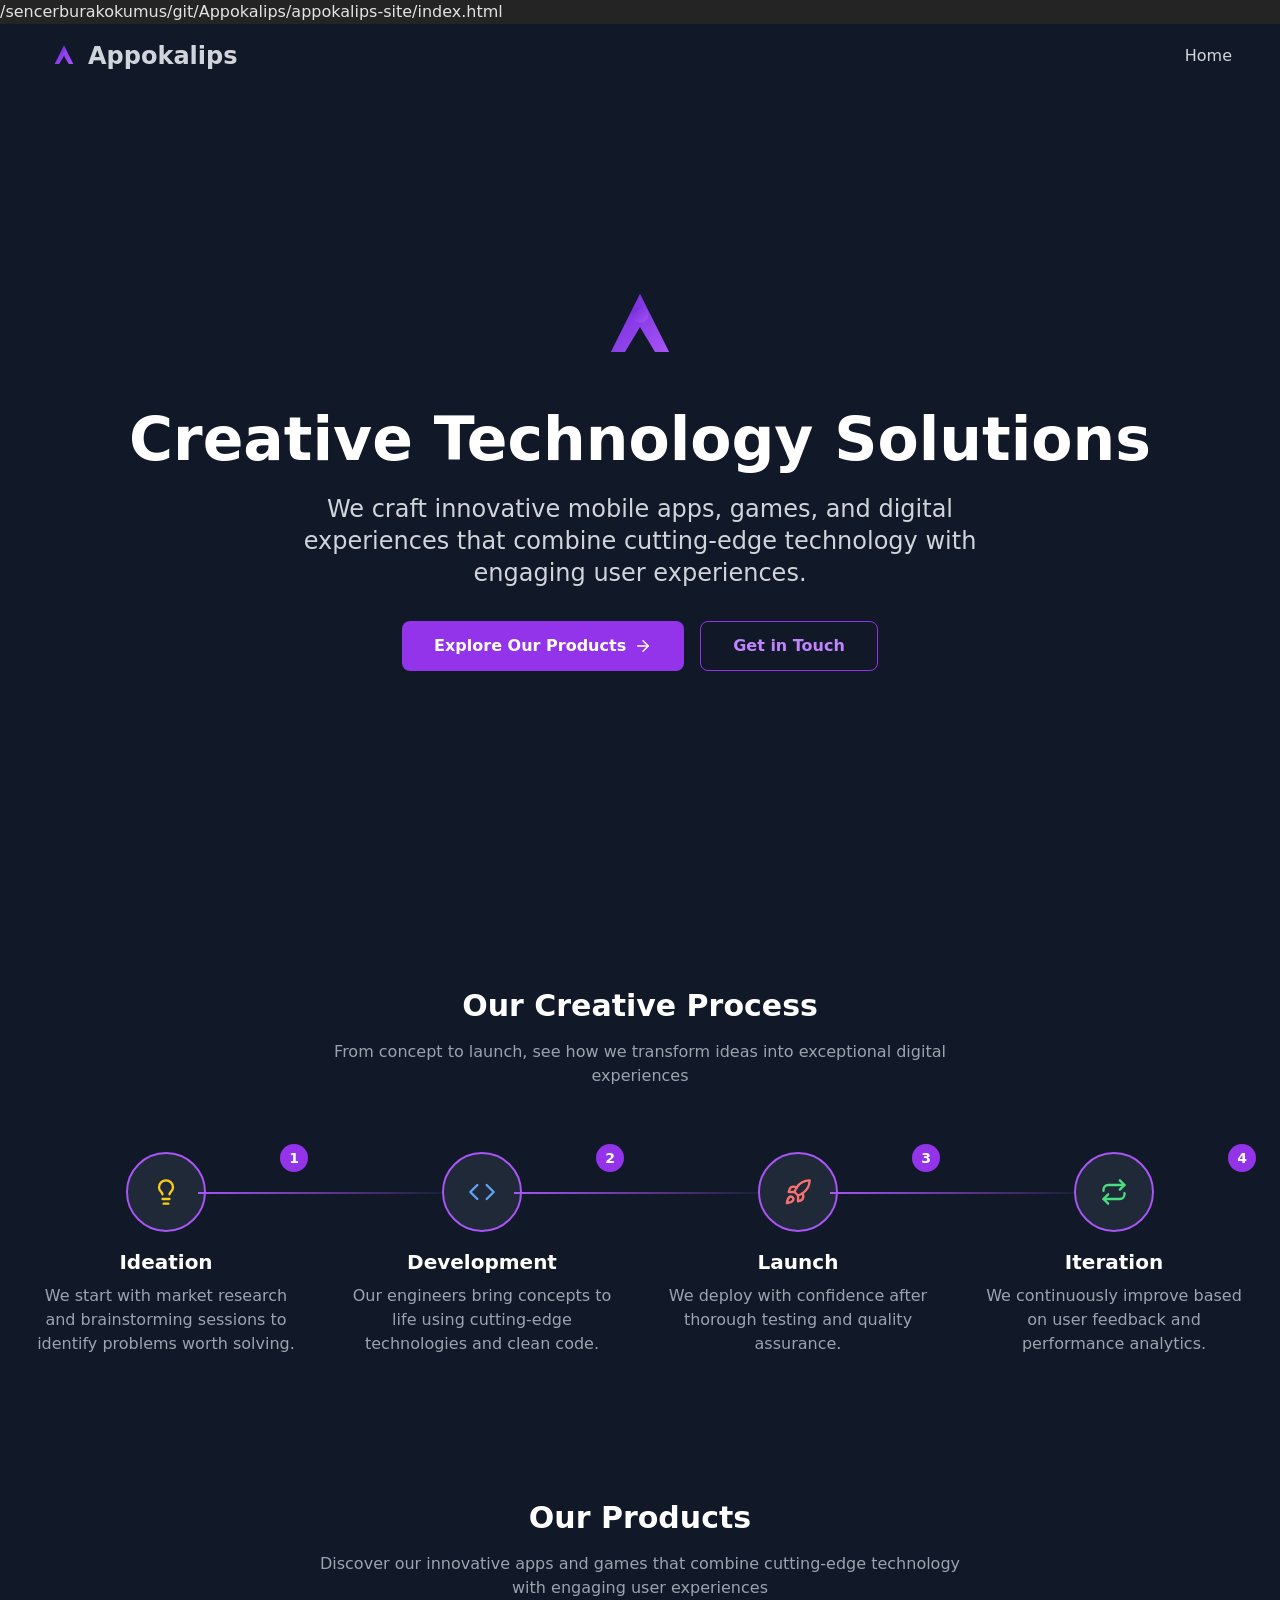
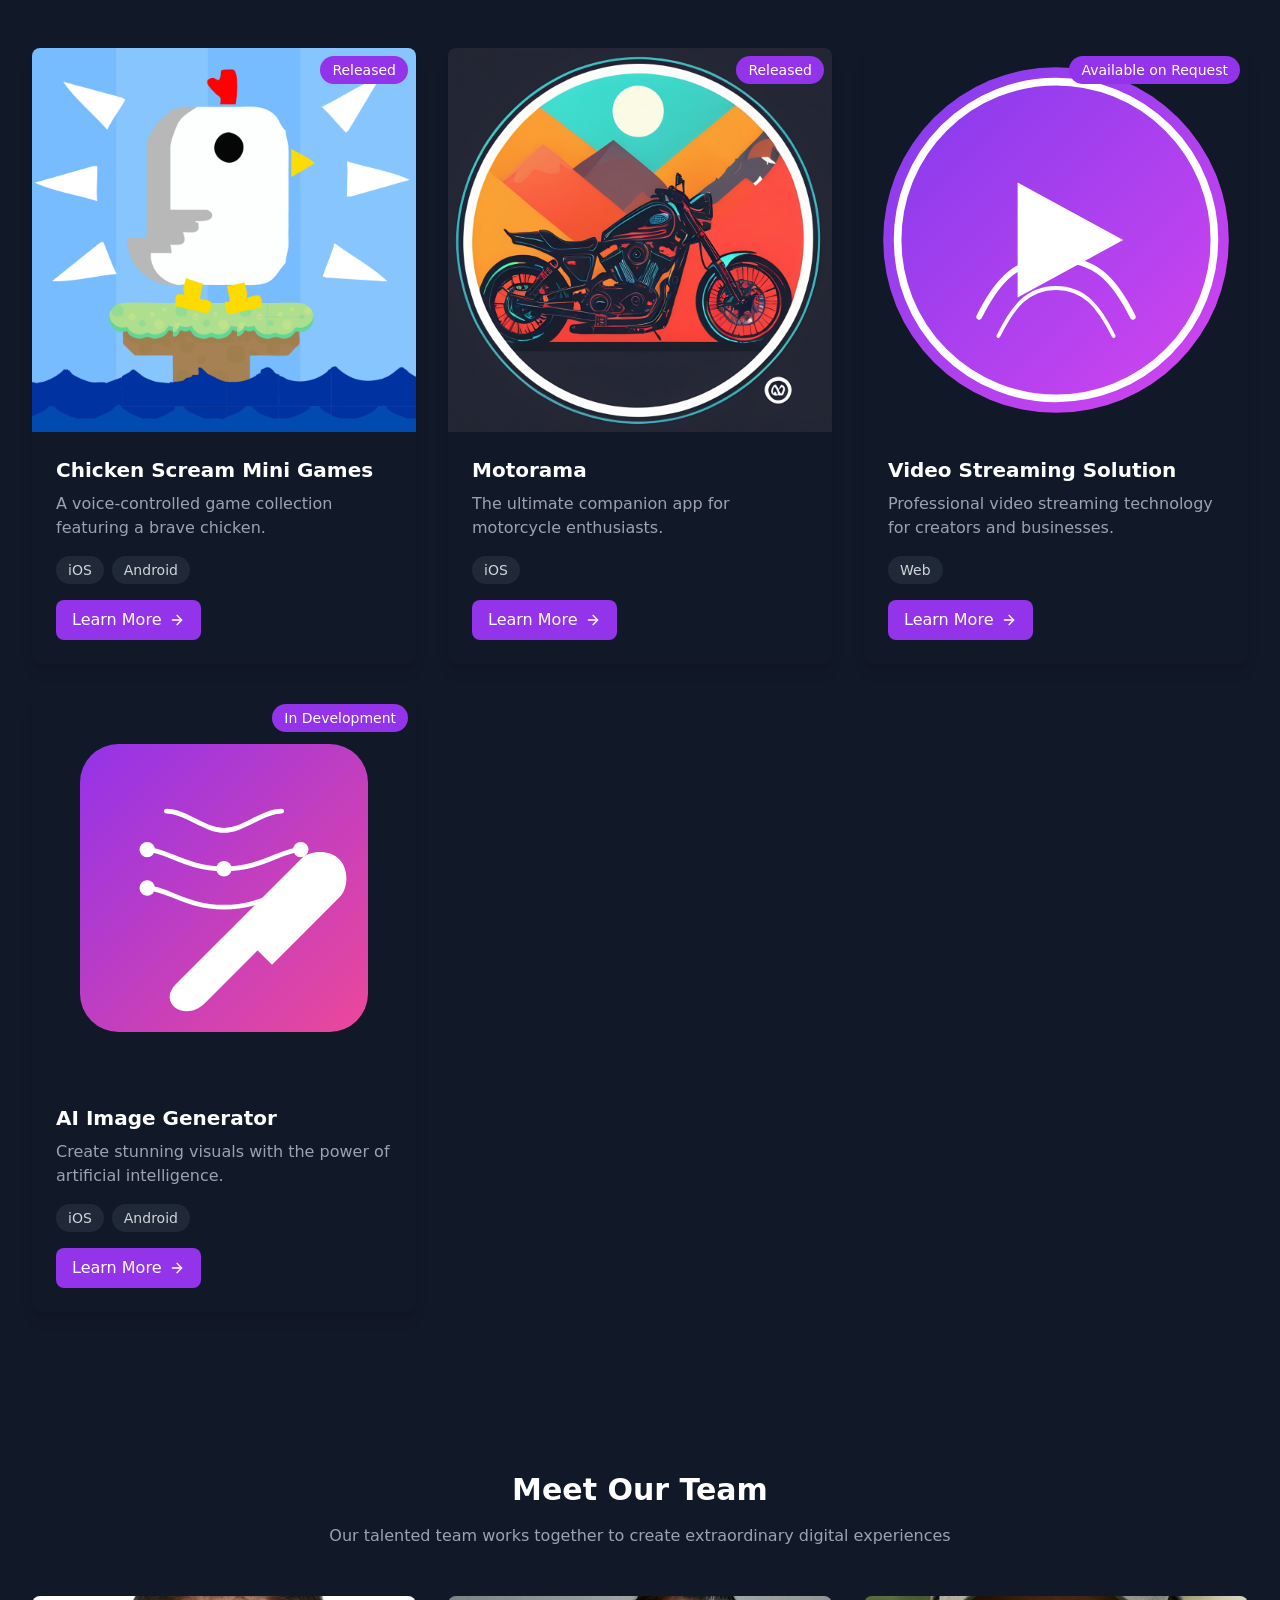
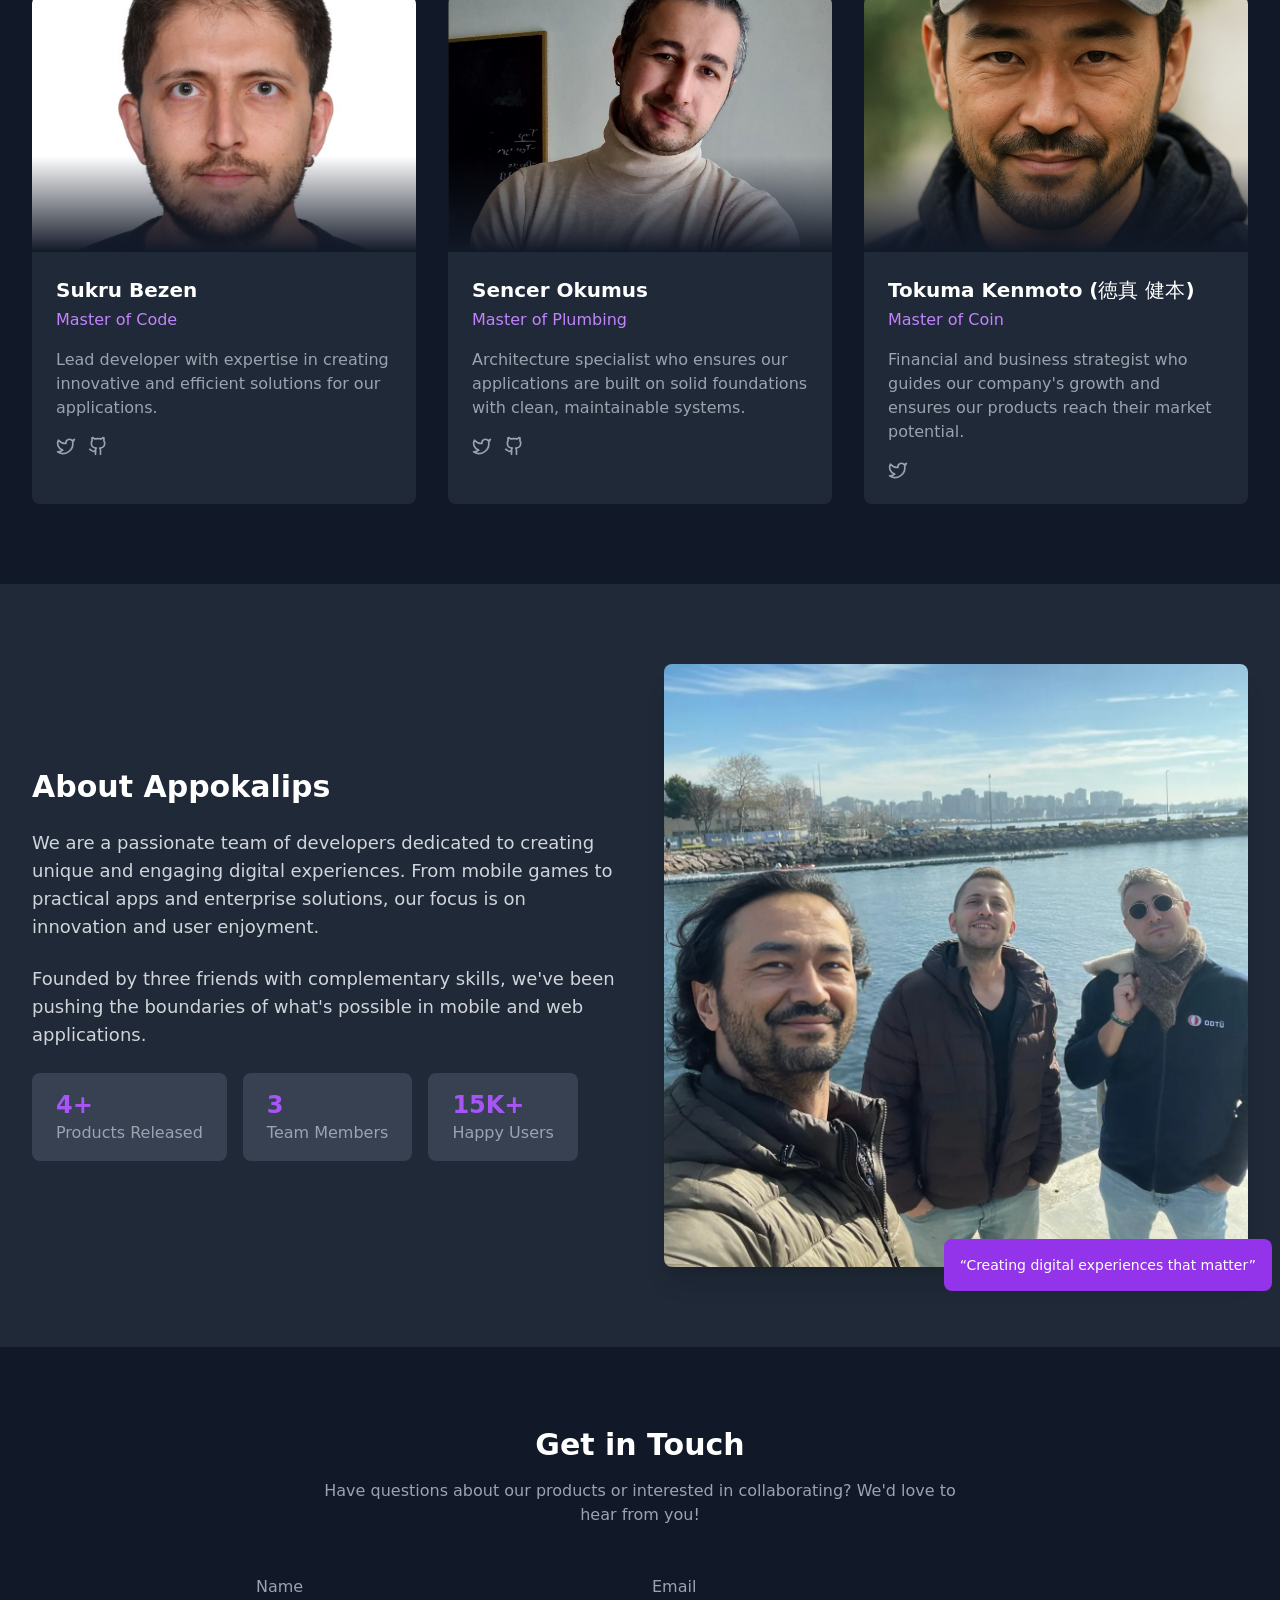
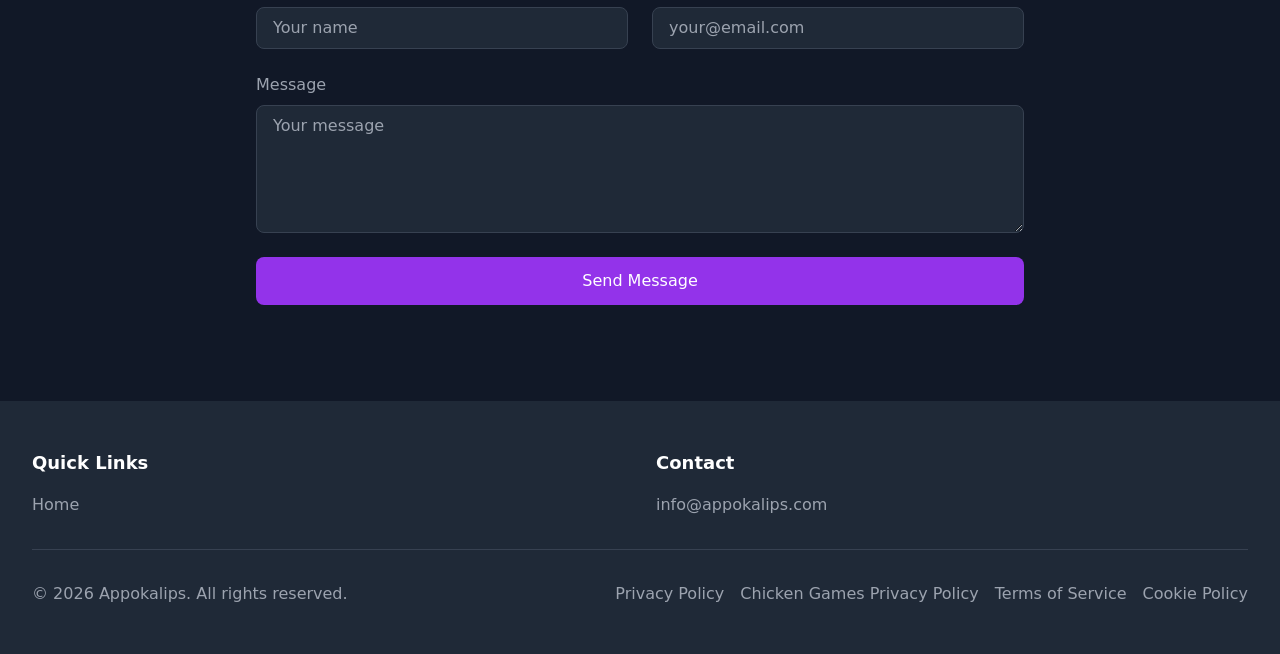
==== commit 59813e7d: "Updates" ====
--- a/index.html
+++ b/index.html
@@ -1,3 +1,4 @@
+/sencerburakokumus/git/Appokalips/appokalips-site/index.html
 <!doctype html>
 <html lang="en">
 
@@ -32,6 +33,29 @@
 
   <!-- Theme color for browser -->
   <meta name="theme-color" content="#6d28d9" />
+
+  <!-- Script for GitHub Pages SPA routing -->
+  <script type="text/javascript">
+    // Single Page Apps for GitHub Pages
+    // MIT License
+    // https://github.com/rafgraph/spa-github-pages
+    // This script checks to see if a redirect is present in the query string,
+    // converts it back into the correct URL and adds it to the
+    // browser's history using window.history.replaceState(...),
+    // which won't cause the browser to attempt to load the new URL.
+    // When the single page app is loaded further down, the router will
+    // use this URL for routing instead.
+    (function (l) {
+      if (l.search[1] === '/') {
+        var decoded = l.search.slice(1).split('&').map(function (s) {
+          return s.replace(/~and~/g, '&')
+        }).join('?');
+        window.history.replaceState(null, null,
+          l.pathname.slice(0, -1) + decoded + l.hash
+        );
+      }
+    }(window.location))
+  </script>
   <script type="module" crossorigin src="/assets/index-CtcYbwNn.js"></script>
   <link rel="stylesheet" crossorigin href="/assets/index-BwpuL2U4.css">
 </head>
